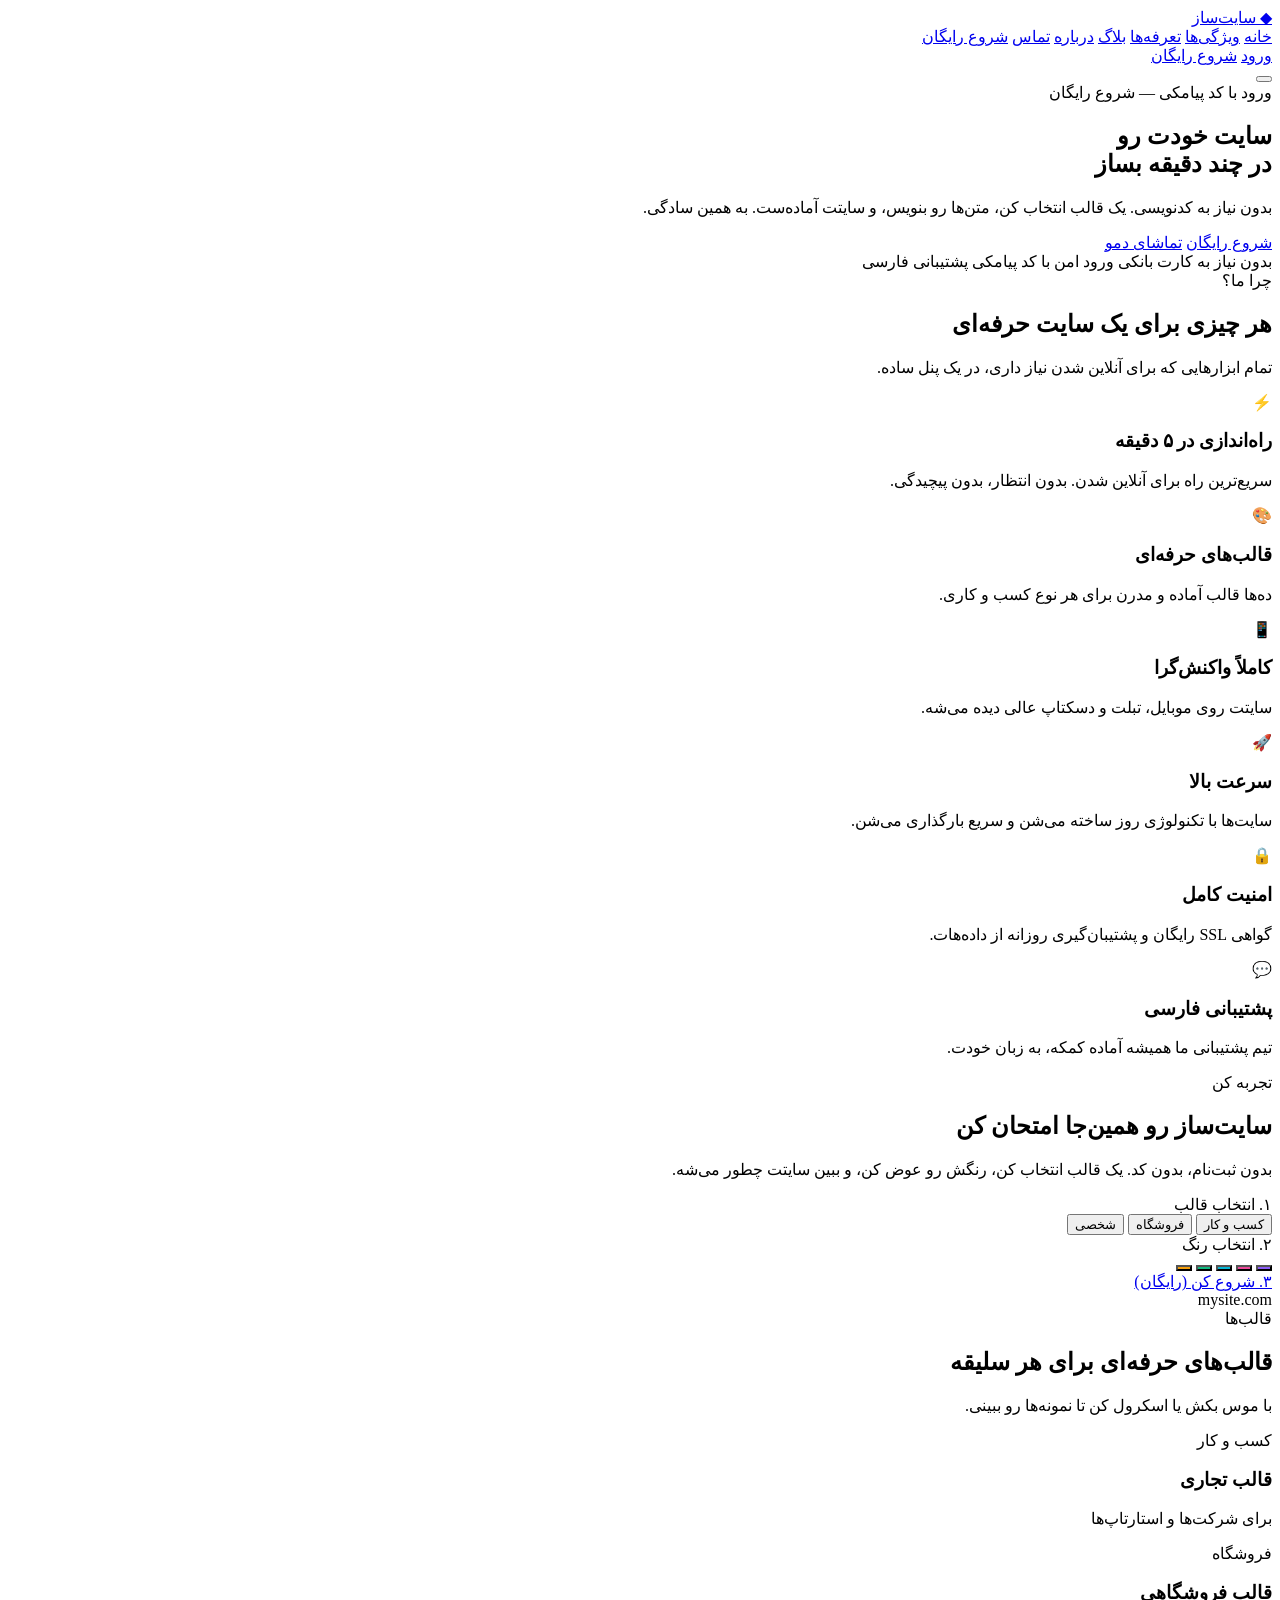
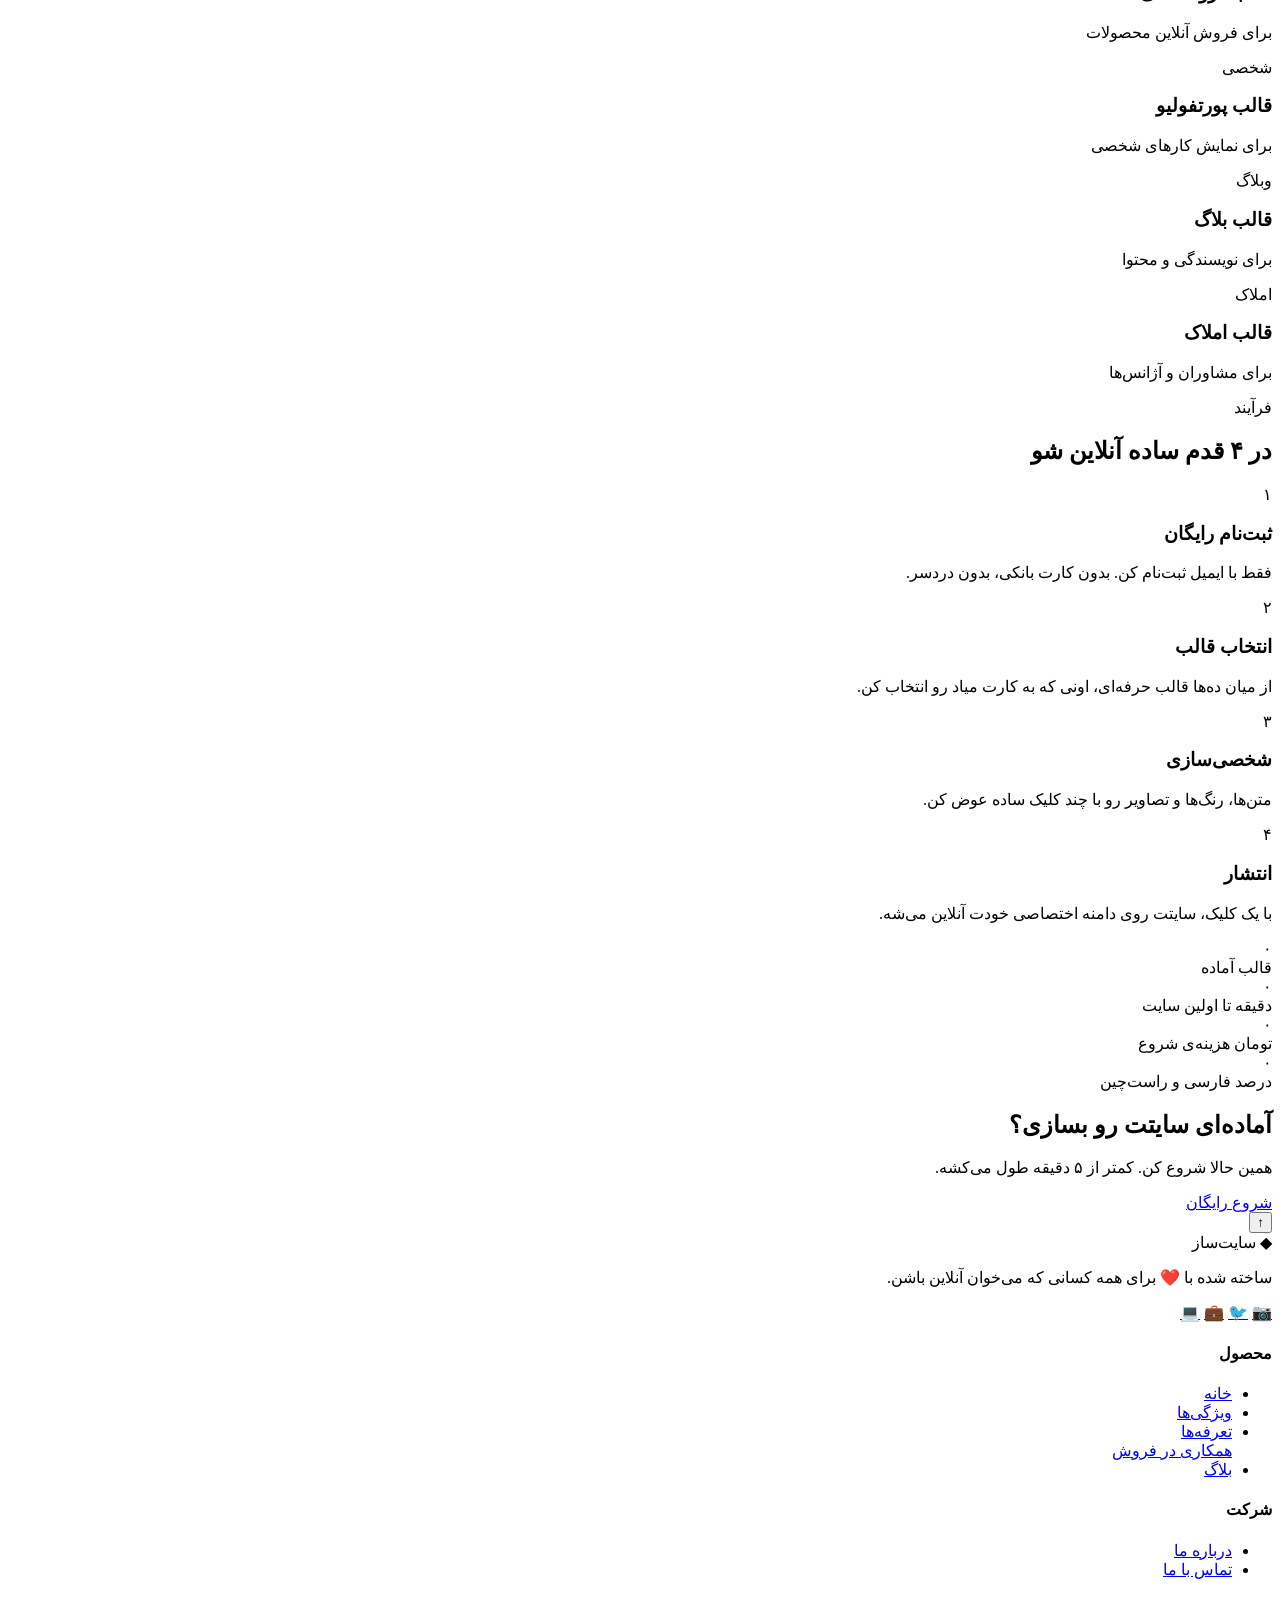
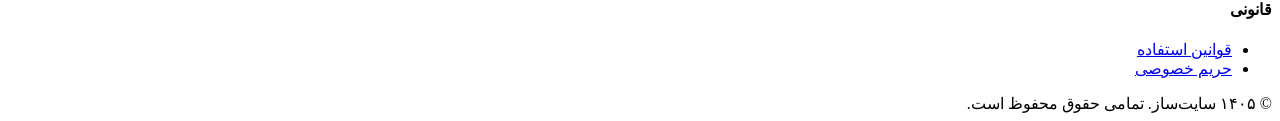
==== index.html @ f0e37193 "Add files via upload" ====
<!DOCTYPE html>
<html lang="fa" dir="rtl">
<head>
<meta charset="UTF-8">
<meta name="viewport" content="width=device-width, initial-scale=1.0">
<title>سایت‌ساز | سایت خودت رو در چند دقیقه بساز</title>
<meta name="description" content="بدون نیاز به کدنویسی، سایت خودت رو در چند دقیقه بساز. یک قالب انتخاب کن، متن‌ها رو بنویس، و سایتت آماده‌ست.">
<link href="vendor/vazirmatn/vazirmatn.css" rel="stylesheet">
<link rel="icon" type="image/svg+xml" href="data:image/svg+xml,%3Csvg xmlns='http://www.w3.org/2000/svg' viewBox='0 0 100 100'%3E%3Cdefs%3E%3ClinearGradient id='g' x1='0' y1='0' x2='1' y2='1'%3E%3Cstop offset='0' stop-color='%238b5cf6'/%3E%3Cstop offset='1' stop-color='%23ec4899'/%3E%3C/linearGradient%3E%3C/defs%3E%3Ccircle cx='50' cy='50' r='45' fill='url(%23g)'/%3E%3Ctext x='50' y='68' font-size='52' text-anchor='middle' fill='white' font-family='Arial' font-weight='bold'%3ES%3C/text%3E%3C/svg%3E">
<link rel="stylesheet" href="css/style.css">
<link rel="stylesheet" href="css/pro.css">
</head>
<body>

<div class="progress-bar"></div>

<nav id="navbar">
  <div class="nav-inner">
    <a href="index.html" class="logo">◆ سایت‌ساز</a>
    <div class="nav-links" id="navLinks">
      <a href="index.html">خانه</a>
      <a href="features.html">ویژگی‌ها</a>
      <a href="pricing.html">تعرفه‌ها</a>
      <a href="blog.html">بلاگ</a>
      <a href="about.html">درباره</a>
      <a href="contact.html">تماس</a>
      <a href="pricing.html" class="mobile-cta btn btn-primary">شروع رایگان</a>
    </div>
    <div class="nav-auth">
  <a href="login.html" class="btn btn-ghost nav-cta-login">ورود</a>
  <a href="signup.html" class="btn btn-primary nav-cta">شروع رایگان</a>
</div>
<button class="mobile-toggle" id="mobileToggle" aria-label="باز کردن منو">
      <span></span><span></span><span></span>
    </button>
  </div>
</nav>

<section class="hero">
  <div class="hero-glow g1"></div>
  <div class="hero-glow g2"></div>
  <div class="hero-glow g3"></div>
  <div class="hero-content">
    <div class="badge"><span class="dot"></span> ورود با کد پیامکی — شروع رایگان</div>
    <h1 class="hero-title">سایت خودت رو<br><span class="grad-text">در چند دقیقه</span> بساز</h1>
    <p class="hero-desc">بدون نیاز به کدنویسی. یک قالب انتخاب کن، متن‌ها رو بنویس، و سایتت آماده‌ست. به همین سادگی.</p>
    <div class="hero-btns">
      <a href="pricing.html" class="btn btn-primary">شروع رایگان</a>
      <a href="#demo" class="btn btn-ghost">تماشای دمو</a>
    </div>
    <div class="hero-trust">
      <span>بدون نیاز به کارت بانکی</span>
      <span>ورود امن با کد پیامکی</span>
      <span>پشتیبانی فارسی</span>
    </div>
  </div>
</section>

<section class="features" id="features">
  <div class="container">
    <div class="section-head fade-up">
      <span class="section-tag">چرا ما؟</span>
      <h2>هر چیزی برای <span class="grad-text">یک سایت حرفه‌ای</span></h2>
      <p>تمام ابزارهایی که برای آنلاین شدن نیاز داری، در یک پنل ساده.</p>
    </div>
    <div class="features-grid">
      <div class="feature-card"><div class="feature-icon">⚡</div><h3>راه‌اندازی در ۵ دقیقه</h3><p>سریع‌ترین راه برای آنلاین شدن. بدون انتظار، بدون پیچیدگی.</p></div>
      <div class="feature-card"><div class="feature-icon">🎨</div><h3>قالب‌های حرفه‌ای</h3><p>ده‌ها قالب آماده و مدرن برای هر نوع کسب و کاری.</p></div>
      <div class="feature-card"><div class="feature-icon">📱</div><h3>کاملاً واکنش‌گرا</h3><p>سایتت روی موبایل، تبلت و دسکتاپ عالی دیده می‌شه.</p></div>
      <div class="feature-card"><div class="feature-icon">🚀</div><h3>سرعت بالا</h3><p>سایت‌ها با تکنولوژی روز ساخته می‌شن و سریع بارگذاری می‌شن.</p></div>
      <div class="feature-card"><div class="feature-icon">🔒</div><h3>امنیت کامل</h3><p>گواهی SSL رایگان و پشتیبان‌گیری روزانه از داده‌هات.</p></div>
      <div class="feature-card"><div class="feature-icon">💬</div><h3>پشتیبانی فارسی</h3><p>تیم پشتیبانی ما همیشه آماده کمکه، به زبان خودت.</p></div>
    </div>
  </div>
</section>

<section class="demo-section" id="demo">
  <div class="container">
    <div class="section-head fade-up">
      <span class="section-tag">تجربه کن</span>
      <h2>سایت‌ساز رو <span class="grad-text">همین‌جا امتحان کن</span></h2>
      <p>بدون ثبت‌نام، بدون کد. یک قالب انتخاب کن، رنگش رو عوض کن، و ببین سایتت چطور می‌شه.</p>
    </div>
    <div class="demo-wrapper">
      <div class="demo-controls fade-up">
        <div class="control-group">
          <label>۱. انتخاب قالب</label>
          <div class="template-grid">
            <button class="tpl-btn tpl-business active" data-template="business">
              <div class="tpl-preview"></div><span>کسب و کار</span>
            </button>
            <button class="tpl-btn tpl-shop" data-template="shop">
              <div class="tpl-preview"></div><span>فروشگاه</span>
            </button>
            <button class="tpl-btn tpl-portfolio" data-template="portfolio">
              <div class="tpl-preview"></div><span>شخصی</span>
            </button>
          </div>
        </div>
        <div class="control-group">
          <label>۲. انتخاب رنگ</label>
          <div class="color-grid">
            <button class="color-swatch active" data-color="#8b5cf6" style="background:#8b5cf6"></button>
            <button class="color-swatch" data-color="#ec4899" style="background:#ec4899"></button>
            <button class="color-swatch" data-color="#06b6d4" style="background:#06b6d4"></button>
            <button class="color-swatch" data-color="#10b981" style="background:#10b981"></button>
            <button class="color-swatch" data-color="#f59e0b" style="background:#f59e0b"></button>
          </div>
        </div>
        <a href="pricing.html" class="btn btn-primary full">۳. شروع کن (رایگان)</a>
      </div>
      <div class="demo-preview fade-up">
        <div class="browser-frame">
          <div class="browser-bar">
            <span class="dot r"></span><span class="dot y"></span><span class="dot g"></span>
            <span class="url">mysite.com</span>
          </div>
          <div class="preview-content" id="preview"></div>
        </div>
      </div>
    </div>
  </div>
</section>

<section class="showcase" id="templates">
  <div class="container">
    <div class="section-head fade-up">
      <span class="section-tag">قالب‌ها</span>
      <h2>قالب‌های <span class="grad-text">حرفه‌ای</span> برای هر سلیقه</h2>
      <p>با موس بکش یا اسکرول کن تا نمونه‌ها رو ببینی.</p>
    </div>
  </div>
  <div class="horizontal-wrap">
    <div class="horizontal-track">
      <div class="hcard hcard-1"><div class="hcard-body"><span class="hcard-tag">کسب و کار</span><h3>قالب تجاری</h3><p>برای شرکت‌ها و استارتاپ‌ها</p></div></div>
      <div class="hcard hcard-2"><div class="hcard-body"><span class="hcard-tag">فروشگاه</span><h3>قالب فروشگاهی</h3><p>برای فروش آنلاین محصولات</p></div></div>
      <div class="hcard hcard-3"><div class="hcard-body"><span class="hcard-tag">شخصی</span><h3>قالب پورتفولیو</h3><p>برای نمایش کارهای شخصی</p></div></div>
      <div class="hcard hcard-4"><div class="hcard-body"><span class="hcard-tag">وبلاگ</span><h3>قالب بلاگ</h3><p>برای نویسندگی و محتوا</p></div></div>
      <div class="hcard hcard-5"><div class="hcard-body"><span class="hcard-tag">املاک</span><h3>قالب املاک</h3><p>برای مشاوران و آژانس‌ها</p></div></div>
    </div>
  </div>
</section>

<section class="steps" id="steps">
  <div class="container">
    <div class="section-head fade-up">
      <span class="section-tag">فرآیند</span>
      <h2>در <span class="grad-text">۴ قدم ساده</span> آنلاین شو</h2>
    </div>
    <div class="timeline">
      <div class="timeline-line"></div>
      <div class="step"><div class="step-number">۱</div><div class="step-content"><h3>ثبت‌نام رایگان</h3><p>فقط با ایمیل ثبت‌نام کن. بدون کارت بانکی، بدون دردسر.</p></div></div>
      <div class="step"><div class="step-number">۲</div><div class="step-content"><h3>انتخاب قالب</h3><p>از میان ده‌ها قالب حرفه‌ای، اونی که به کارت میاد رو انتخاب کن.</p></div></div>
      <div class="step"><div class="step-number">۳</div><div class="step-content"><h3>شخصی‌سازی</h3><p>متن‌ها، رنگ‌ها و تصاویر رو با چند کلیک ساده عوض کن.</p></div></div>
      <div class="step"><div class="step-number">۴</div><div class="step-content"><h3>انتشار</h3><p>با یک کلیک، سایتت روی دامنه اختصاصی خودت آنلاین می‌شه.</p></div></div>
    </div>
  </div>
</section>

<section class="stats">
  <div class="container">
    <div class="stats-grid">
      <div class="stat-item"><div class="stat-value" data-count="6">۰</div><div class="stat-label">قالب آماده</div></div>
      <div class="stat-item"><div class="stat-value" data-count="5">۰</div><div class="stat-label">دقیقه تا اولین سایت</div></div>
      <div class="stat-item"><div class="stat-value" data-count="0">۰</div><div class="stat-label">تومان هزینه‌ی شروع</div></div>
      <div class="stat-item"><div class="stat-value" data-count="100">۰</div><div class="stat-label">درصد فارسی و راست‌چین</div></div>
    </div>
  </div>
</section>

<section class="cta">
  <div class="container">
    <div class="cta-box fade-up">
      <h2>آماده‌ای سایتت رو <span class="grad-text">بسازی</span>؟</h2>
      <p>همین حالا شروع کن. کمتر از ۵ دقیقه طول می‌کشه.</p>
      <a href="pricing.html" class="btn btn-primary">شروع رایگان</a>
    </div>
  </div>
</section>

<button class="scroll-top" id="scrollTop" aria-label="بازگشت به بالا">↑</button>

<footer>
  <div class="footer-main">
    <div class="footer-brand-col">
      <div class="logo">◆ سایت‌ساز</div>
      <p class="footer-tagline">ساخته شده با ❤️ برای همه کسانی که می‌خوان آنلاین باشن.</p>
      <div class="footer-social">
        <a href="#" aria-label="اینستاگرام">📷</a>
        <a href="#" aria-label="توییتر">🐦</a>
        <a href="#" aria-label="لینکدین">💼</a>
        <a href="#" aria-label="گیت‌هاب">💻</a>
      </div>
    </div>
    <div class="footer-col">
      <h4>محصول</h4>
      <ul>
        <li><a href="index.html">خانه</a></li>
        <li><a href="features.html">ویژگی‌ها</a></li>
        <li><a href="pricing.html">تعرفه‌ها</a></li>
        <a href="affiliate.html">همکاری در فروش</a>
        <li><a href="blog.html">بلاگ</a></li>
      </ul>
    </div>
    <div class="footer-col">
      <h4>شرکت</h4>
      <ul>
        <li><a href="about.html">درباره ما</a></li>
        <li><a href="contact.html">تماس با ما</a></li>
      </ul>
    </div>
    <div class="footer-col">
      <h4>قانونی</h4>
      <ul>
        <li><a href="#">قوانین استفاده</a></li>
        <li><a href="#">حریم خصوصی</a></li>
      </ul>
    </div>
  </div>
  <div class="footer-bottom">© ۱۴۰۵ سایت‌ساز. تمامی حقوق محفوظ است.</div>
</footer>

<script src="vendor/gsap/gsap.min.js"></script>
<script src="vendor/gsap/ScrollTrigger.min.js"></script>
<script src="js/config.js"></script>
<script src="js/main.js"></script>
</body>
</html>
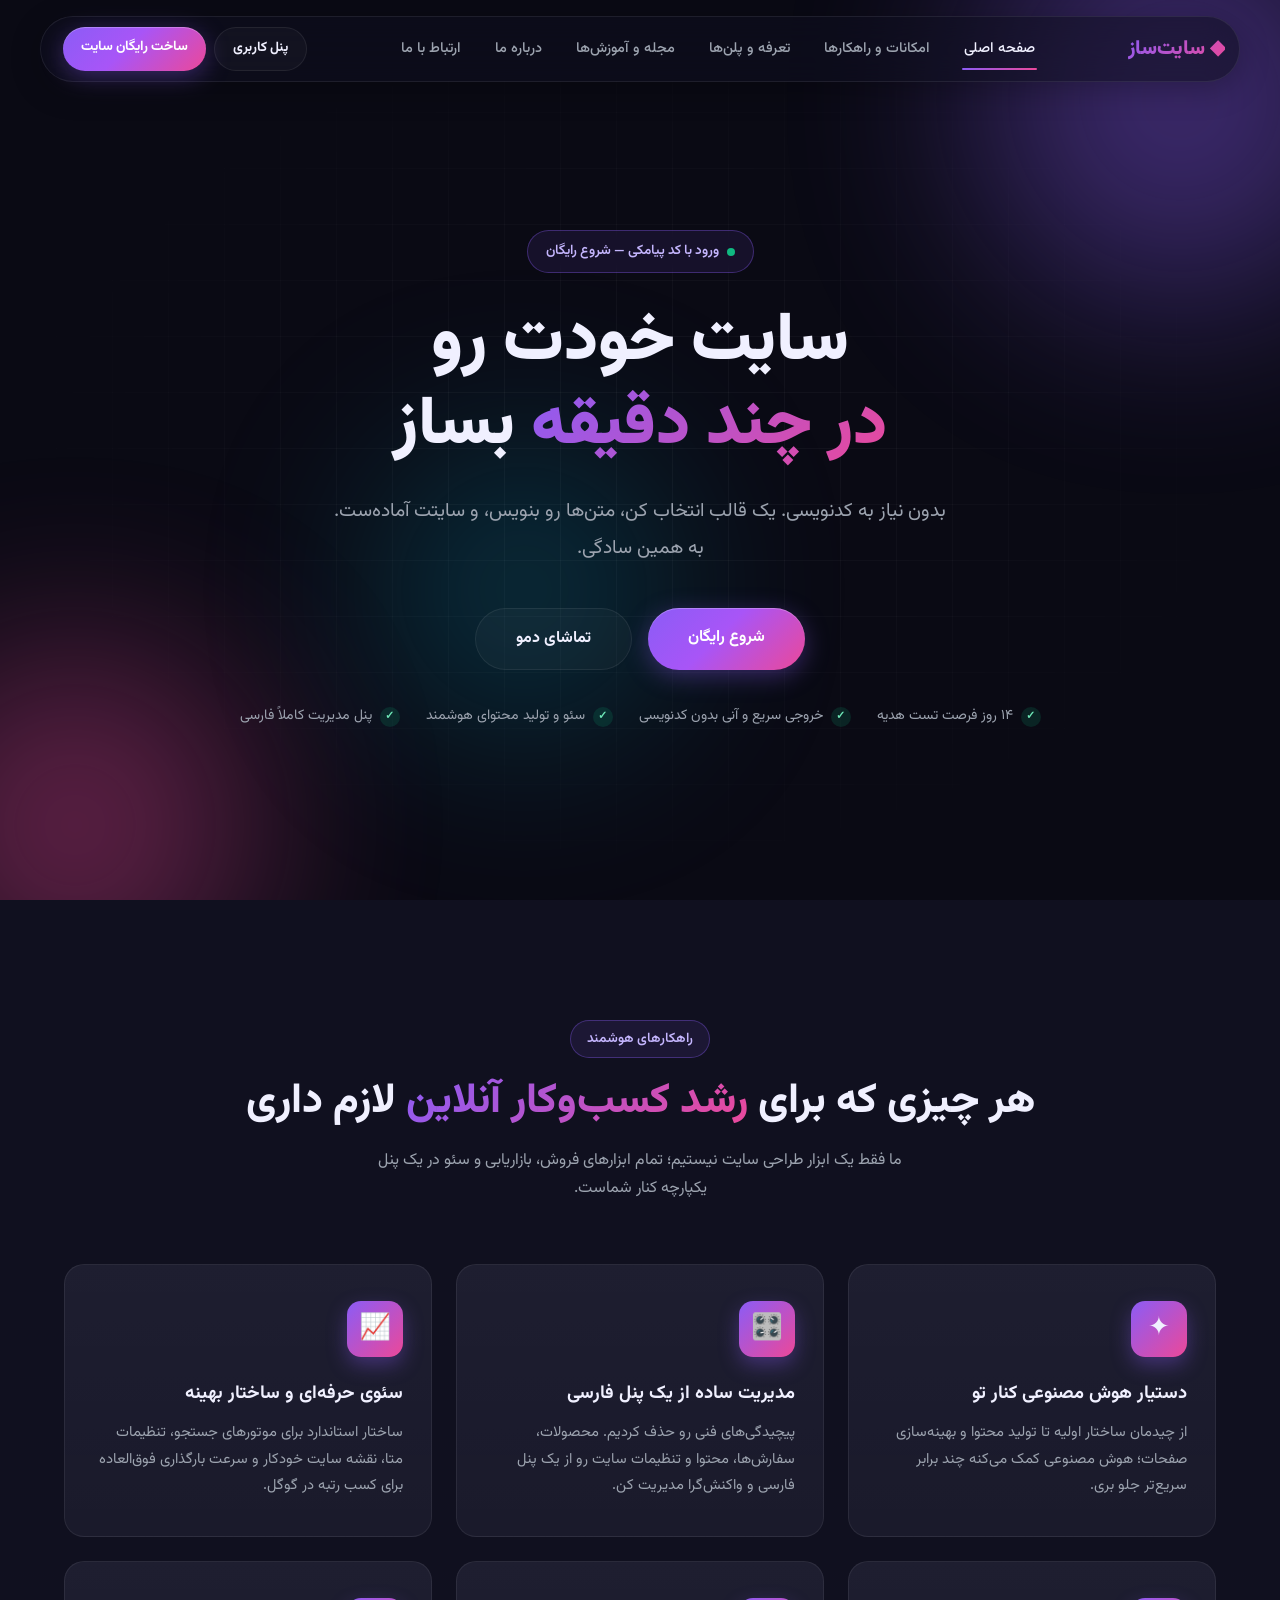
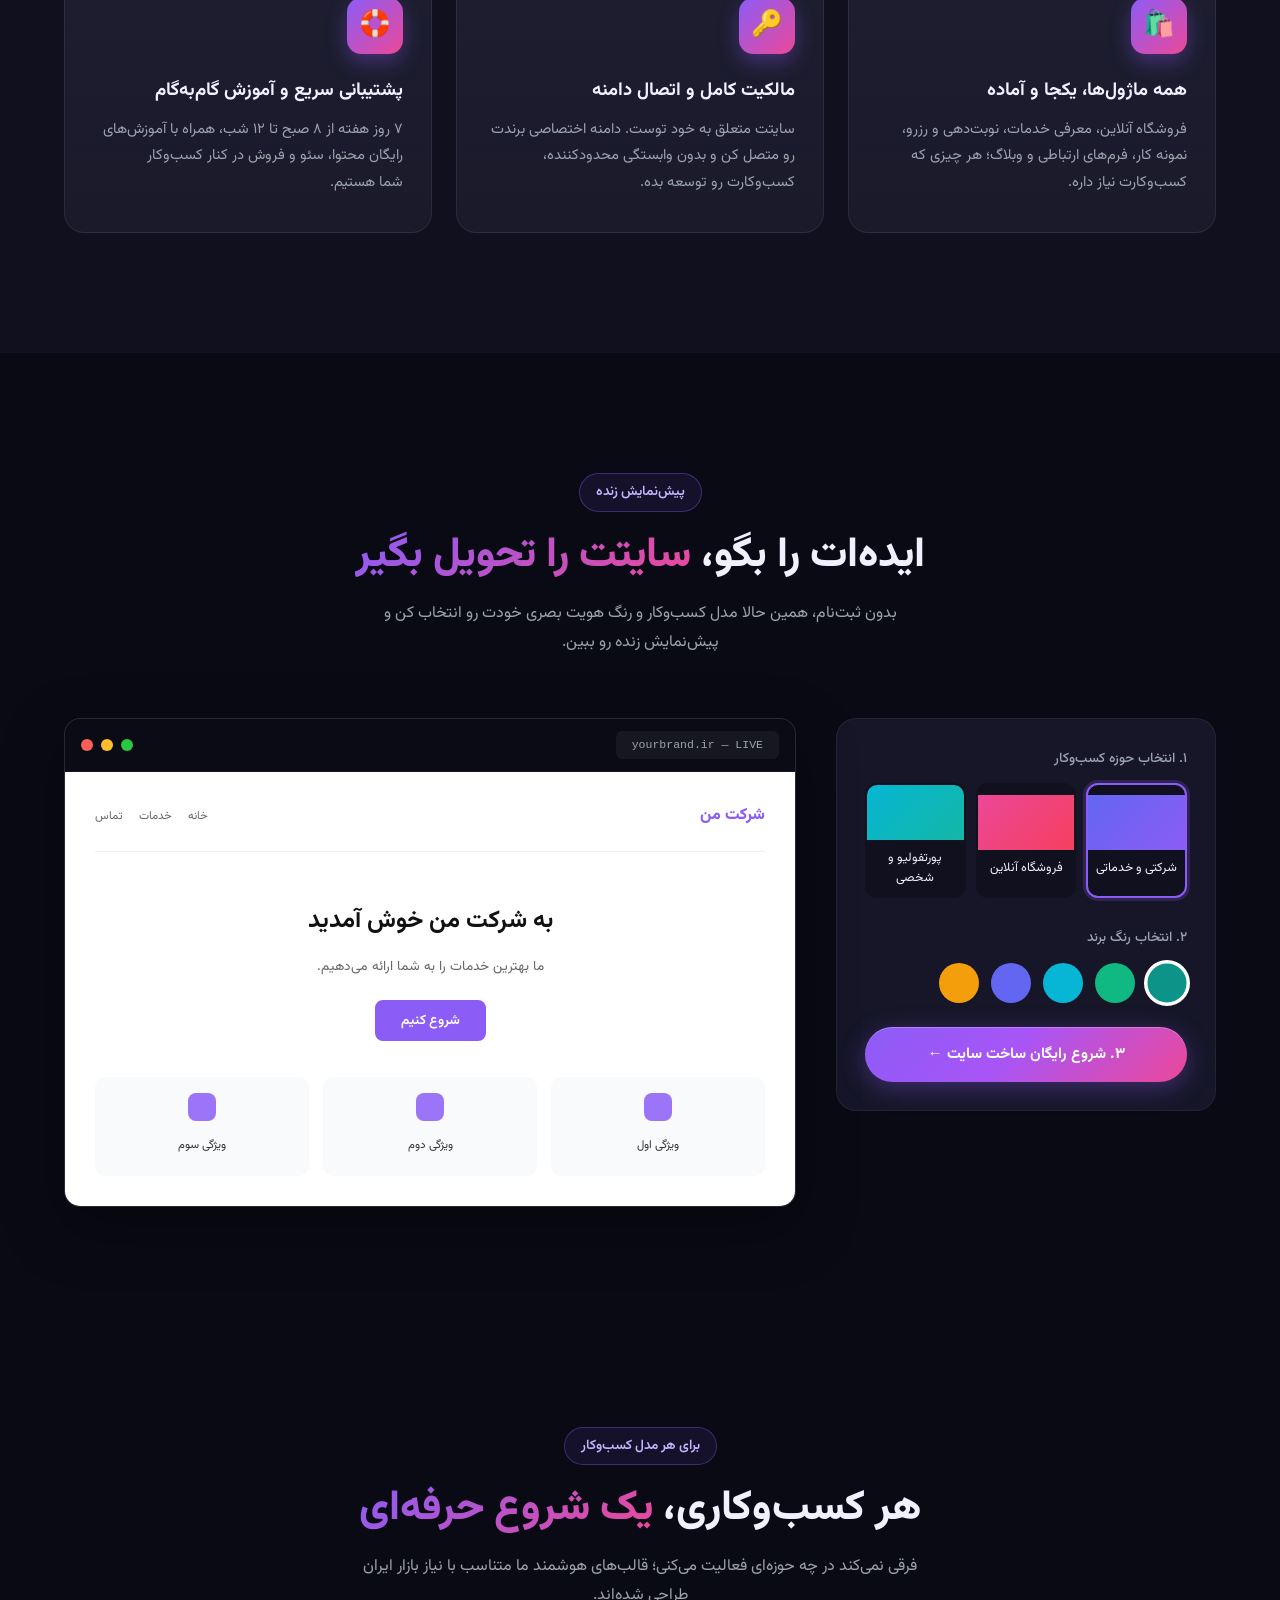
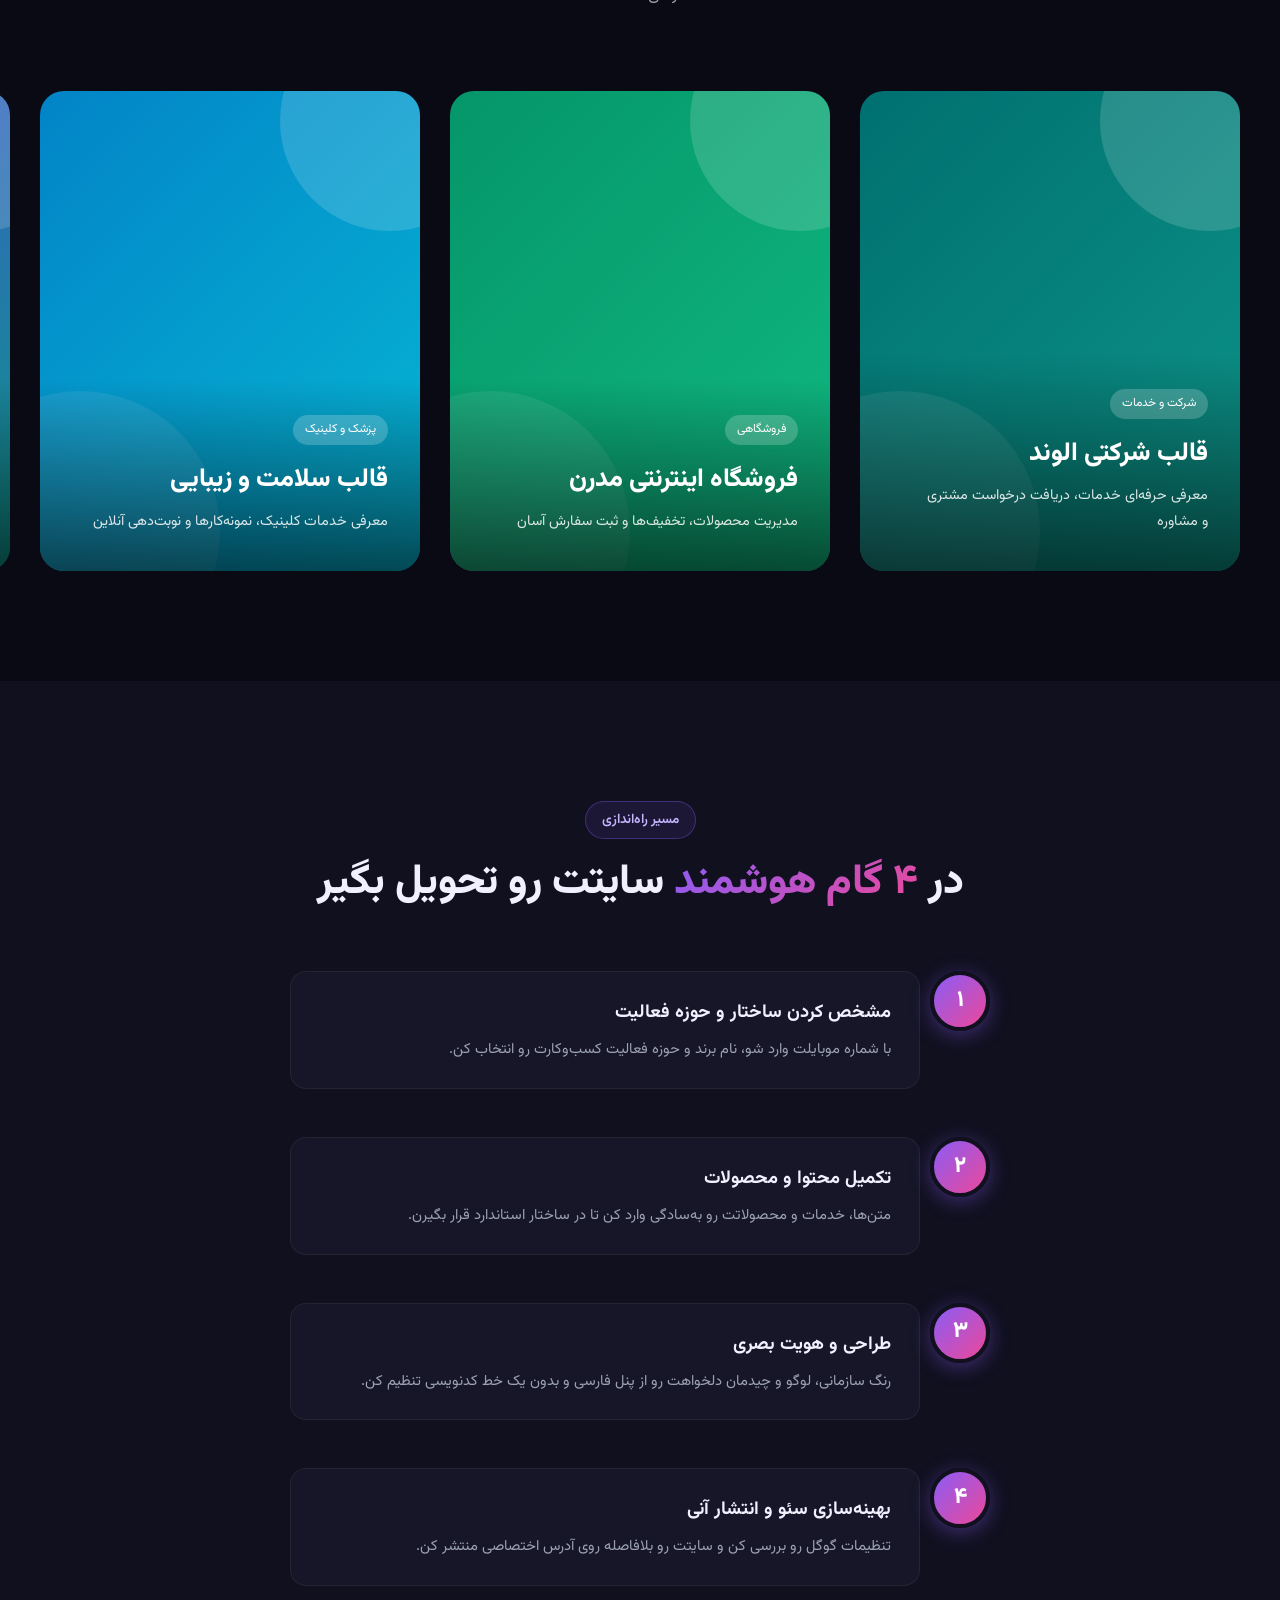
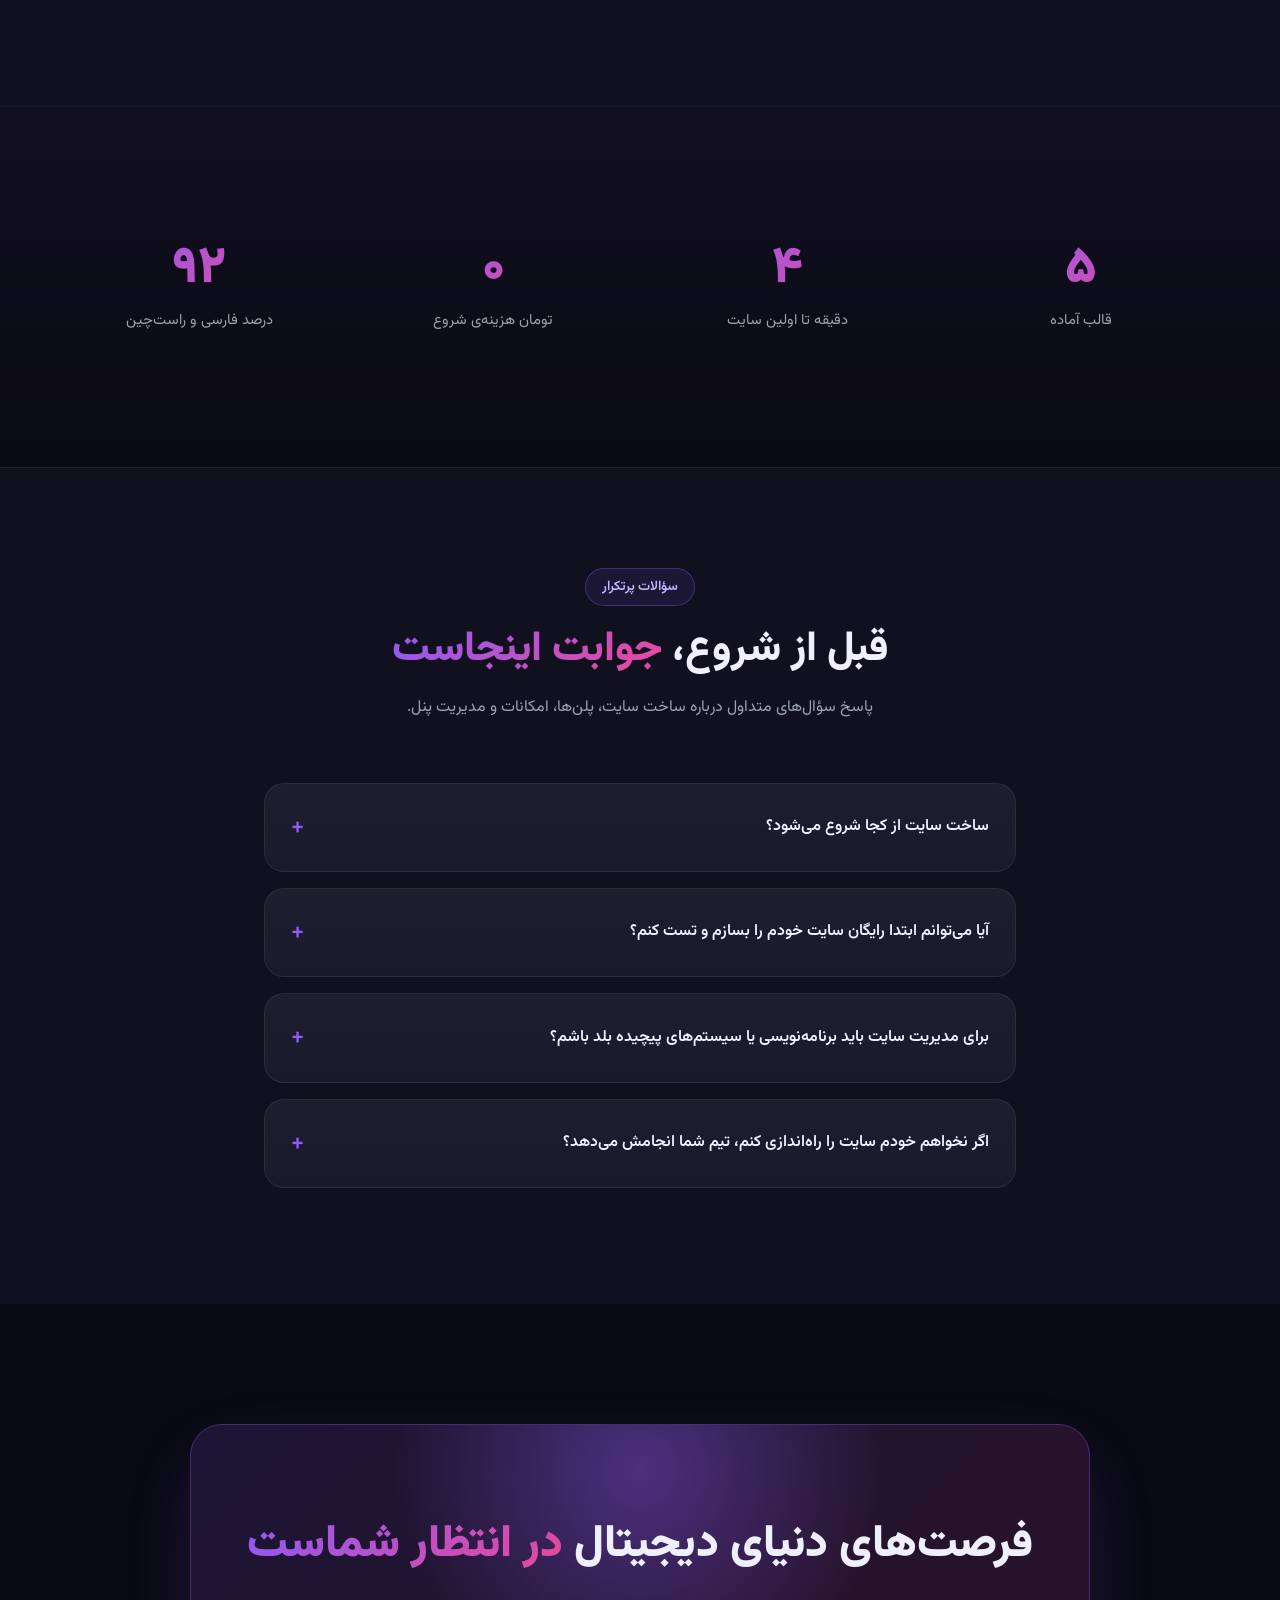
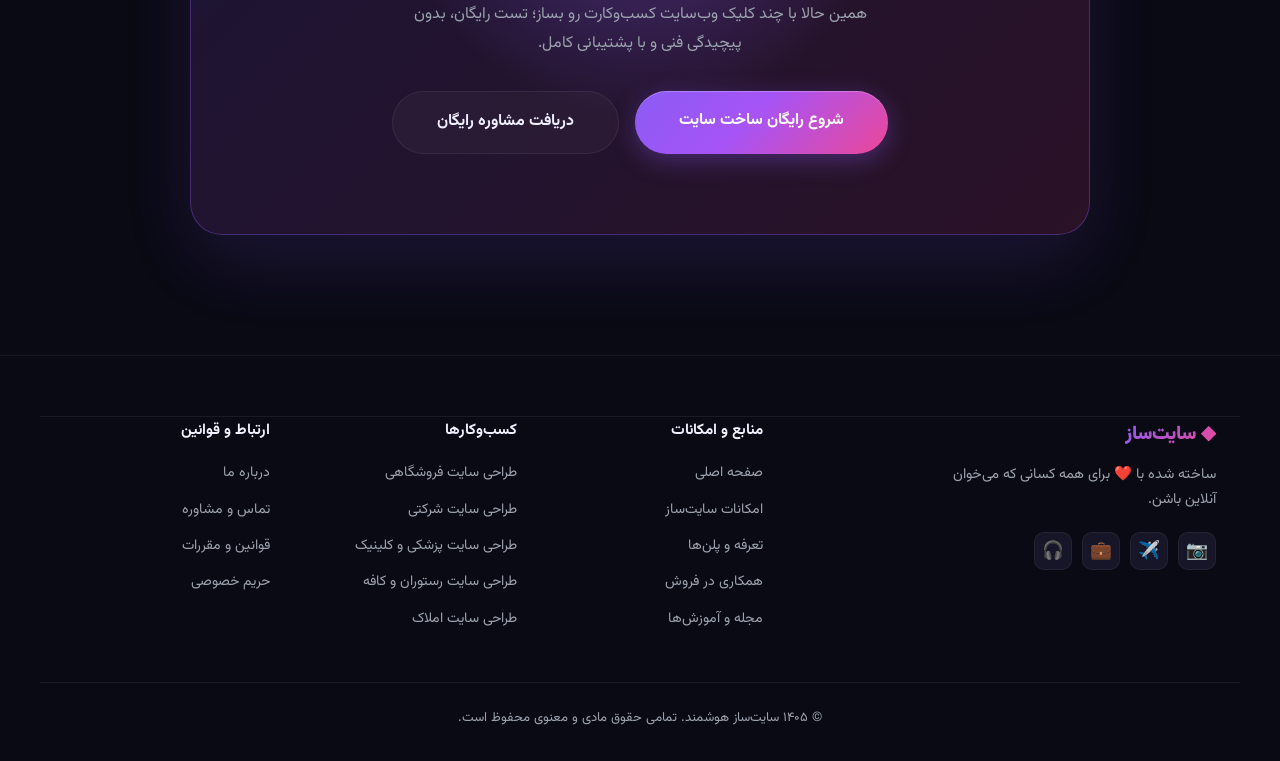
==== commit 9087d853: "Update index.html" ====
--- a/index.html
+++ b/index.html
@@ -3,34 +3,34 @@
 <head>
 <meta charset="UTF-8">
 <meta name="viewport" content="width=device-width, initial-scale=1.0">
-<title>سایت‌ساز | سایت خودت رو در چند دقیقه بساز</title>
-<meta name="description" content="بدون نیاز به کدنویسی، سایت خودت رو در چند دقیقه بساز. یک قالب انتخاب کن، متن‌ها رو بنویس، و سایتت آماده‌ست.">
+<title>سایت‌ساز هوشمند | ساخت سایت حرفه‌ای و هوشمند در چند دقیقه</title>
+<meta name="description" content="طراحی سایت پرهزینه، زمان‌بر و پیچیده نیست. حوزه فعالیتت رو مشخص کن، با کمک هوش مصنوعی اطلاعاتت رو تکمیل کن و سایتت رو تحویل بگیر.">
 <link href="vendor/vazirmatn/vazirmatn.css" rel="stylesheet">
-<link rel="icon" type="image/svg+xml" href="data:image/svg+xml,%3Csvg xmlns='http://www.w3.org/2000/svg' viewBox='0 0 100 100'%3E%3Cdefs%3E%3ClinearGradient id='g' x1='0' y1='0' x2='1' y2='1'%3E%3Cstop offset='0' stop-color='%238b5cf6'/%3E%3Cstop offset='1' stop-color='%23ec4899'/%3E%3C/linearGradient%3E%3C/defs%3E%3Ccircle cx='50' cy='50' r='45' fill='url(%23g)'/%3E%3Ctext x='50' y='68' font-size='52' text-anchor='middle' fill='white' font-family='Arial' font-weight='bold'%3ES%3C/text%3E%3C/svg%3E">
+<link rel="icon" type="image/svg+xml" href="data:image/svg+xml,%3Csvg xmlns='http://www.w3.org/2000/svg' viewBox='0 0 100 100'%3E%3Cdefs%3E%3ClinearGradient id='g' x1='0' y1='0' x2='1' y2='1'%3E%3Cstop offset='0' stop-color='%23007070'/%3E%3Cstop offset='1' stop-color='%2310b981'/%3E%3C/linearGradient%3E%3C/defs%3E%3Ccircle cx='50' cy='50' r='45' fill='url(%23g)'/%3E%3Ctext x='50' y='68' font-size='52' text-anchor='middle' fill='white' font-family='Arial' font-weight='bold'%3EF%3C/text%3E%3C/svg%3E">
 <link rel="stylesheet" href="css/style.css">
 <link rel="stylesheet" href="css/pro.css">
 </head>
-<body>
+<body data-page="home">
 
 <div class="progress-bar"></div>
 
 <nav id="navbar">
   <div class="nav-inner">
-    <a href="index.html" class="logo">◆ سایت‌ساز</a>
+    <a href="index.html" class="logo">✦ سایت‌ساز هوشمند</a>
     <div class="nav-links" id="navLinks">
-      <a href="index.html">خانه</a>
-      <a href="features.html">ویژگی‌ها</a>
-      <a href="pricing.html">تعرفه‌ها</a>
-      <a href="blog.html">بلاگ</a>
-      <a href="about.html">درباره</a>
-      <a href="contact.html">تماس</a>
-      <a href="pricing.html" class="mobile-cta btn btn-primary">شروع رایگان</a>
+      <a href="index.html" class="active">صفحه اصلی</a>
+      <a href="features.html">امکانات و راهکارها</a>
+      <a href="pricing.html">تعرفه و پلن‌ها</a>
+      <a href="blog.html">مجله و آموزش‌ها</a>
+      <a href="about.html">درباره ما</a>
+      <a href="contact.html">ارتباط با ما</a>
+      <a href="signup.html" class="mobile-cta btn btn-primary">ساخت رایگان سایت</a>
     </div>
     <div class="nav-auth">
-  <a href="login.html" class="btn btn-ghost nav-cta-login">ورود</a>
-  <a href="signup.html" class="btn btn-primary nav-cta">شروع رایگان</a>
-</div>
-<button class="mobile-toggle" id="mobileToggle" aria-label="باز کردن منو">
+      <a href="login.html" class="btn btn-ghost nav-cta-login">پنل کاربری</a>
+      <a href="signup.html" class="btn btn-primary nav-cta">ساخت رایگان سایت</a>
+    </div>
+    <button class="mobile-toggle" id="mobileToggle" aria-label="باز کردن منو">
       <span></span><span></span><span></span>
     </button>
   </div>
@@ -41,17 +41,18 @@
   <div class="hero-glow g2"></div>
   <div class="hero-glow g3"></div>
   <div class="hero-content">
-    <div class="badge"><span class="dot"></span> ورود با کد پیامکی — شروع رایگان</div>
-    <h1 class="hero-title">سایت خودت رو<br><span class="grad-text">در چند دقیقه</span> بساز</h1>
-    <p class="hero-desc">بدون نیاز به کدنویسی. یک قالب انتخاب کن، متن‌ها رو بنویس، و سایتت آماده‌ست. به همین سادگی.</p>
+    <div class="badge"><span class="dot"></span> ✦ ساخت سایت هوشمند با کمک AI — ۱۴ روز تست رایگان</div>
+    <h1 class="hero-title">طراحی سایت پرهزینه و پیچیده نیست؛<br><span class="grad-text">سایت حرفه‌ای خودت</span> رو بساز</h1>
+    <p class="hero-desc">حوزه فعالیتت رو مشخص کن، اطلاعات کسب‌وکارت رو با کمک هوش مصنوعی تکمیل کن و در چند دقیقه یک وب‌سایت مدرن، سریع و بهینه برای گوگل تحویل بگیر.</p>
     <div class="hero-btns">
-      <a href="pricing.html" class="btn btn-primary">شروع رایگان</a>
-      <a href="#demo" class="btn btn-ghost">تماشای دمو</a>
+      <a href="signup.html" class="btn btn-primary">ساخت رایگان سایت</a>
+      <a href="#templates" class="btn btn-ghost">مشاهده نمونه قالب‌ها</a>
     </div>
     <div class="hero-trust">
-      <span>بدون نیاز به کارت بانکی</span>
-      <span>ورود امن با کد پیامکی</span>
-      <span>پشتیبانی فارسی</span>
+      <span>۱۴ روز فرصت تست هدیه</span>
+      <span>خروجی سریع و آنی بدون کدنویسی</span>
+      <span>سئو و تولید محتوای هوشمند</span>
+      <span>پنل مدیریت کاملاً فارسی</span>
     </div>
   </div>
 </section>
@@ -59,17 +60,41 @@
 <section class="features" id="features">
   <div class="container">
     <div class="section-head fade-up">
-      <span class="section-tag">چرا ما؟</span>
-      <h2>هر چیزی برای <span class="grad-text">یک سایت حرفه‌ای</span></h2>
-      <p>تمام ابزارهایی که برای آنلاین شدن نیاز داری، در یک پنل ساده.</p>
+      <span class="section-tag">راهکارهای هوشمند</span>
+      <h2>هر چیزی که برای <span class="grad-text">رشد کسب‌وکار آنلاین</span> لازم داری</h2>
+      <p>ما فقط یک ابزار طراحی سایت نیستیم؛ تمام ابزارهای فروش، بازاریابی و سئو در یک پنل یکپارچه کنار شماست.</p>
     </div>
     <div class="features-grid">
-      <div class="feature-card"><div class="feature-icon">⚡</div><h3>راه‌اندازی در ۵ دقیقه</h3><p>سریع‌ترین راه برای آنلاین شدن. بدون انتظار، بدون پیچیدگی.</p></div>
-      <div class="feature-card"><div class="feature-icon">🎨</div><h3>قالب‌های حرفه‌ای</h3><p>ده‌ها قالب آماده و مدرن برای هر نوع کسب و کاری.</p></div>
-      <div class="feature-card"><div class="feature-icon">📱</div><h3>کاملاً واکنش‌گرا</h3><p>سایتت روی موبایل، تبلت و دسکتاپ عالی دیده می‌شه.</p></div>
-      <div class="feature-card"><div class="feature-icon">🚀</div><h3>سرعت بالا</h3><p>سایت‌ها با تکنولوژی روز ساخته می‌شن و سریع بارگذاری می‌شن.</p></div>
-      <div class="feature-card"><div class="feature-icon">🔒</div><h3>امنیت کامل</h3><p>گواهی SSL رایگان و پشتیبان‌گیری روزانه از داده‌هات.</p></div>
-      <div class="feature-card"><div class="feature-icon">💬</div><h3>پشتیبانی فارسی</h3><p>تیم پشتیبانی ما همیشه آماده کمکه، به زبان خودت.</p></div>
+      <div class="feature-card">
+        <div class="feature-icon">✦</div>
+        <h3>دستیار هوش مصنوعی کنار تو</h3>
+        <p>از چیدمان ساختار اولیه تا تولید محتوا و بهینه‌سازی صفحات؛ هوش مصنوعی کمک می‌کنه چند برابر سریع‌تر جلو بری.</p>
+      </div>
+      <div class="feature-card">
+        <div class="feature-icon">🎛️</div>
+        <h3>مدیریت ساده از یک پنل فارسی</h3>
+        <p>پیچیدگی‌های فنی رو حذف کردیم. محصولات، سفارش‌ها، محتوا و تنظیمات سایت رو از یک پنل فارسی و واکنش‌گرا مدیریت کن.</p>
+      </div>
+      <div class="feature-card">
+        <div class="feature-icon">📈</div>
+        <h3>سئوی حرفه‌ای و ساختار بهینه</h3>
+        <p>ساختار استاندارد برای موتورهای جستجو، تنظیمات متا، نقشه سایت خودکار و سرعت بارگذاری فوق‌العاده برای کسب رتبه در گوگل.</p>
+      </div>
+      <div class="feature-card">
+        <div class="feature-icon">🛍️</div>
+        <h3>همه ماژول‌ها، یکجا و آماده</h3>
+        <p>فروشگاه آنلاین، معرفی خدمات، نوبت‌دهی و رزرو، نمونه کار، فرم‌های ارتباطی و وبلاگ؛ هر چیزی که کسب‌وکارت نیاز داره.</p>
+      </div>
+      <div class="feature-card">
+        <div class="feature-icon">🔑</div>
+        <h3>مالکیت کامل و اتصال دامنه</h3>
+        <p>سایتت متعلق به خود توست. دامنه اختصاصی برندت رو متصل کن و بدون وابستگی محدودکننده، کسب‌وکارت رو توسعه بده.</p>
+      </div>
+      <div class="feature-card">
+        <div class="feature-icon">🛟</div>
+        <h3>پشتیبانی سریع و آموزش گام‌به‌گام</h3>
+        <p>۷ روز هفته از ۸ صبح تا ۱۲ شب، همراه با آموزش‌های رایگان محتوا، سئو و فروش در کنار کسب‌وکار شما هستیم.</p>
+      </div>
     </div>
   </div>
 </section>
@@ -77,43 +102,43 @@
 <section class="demo-section" id="demo">
   <div class="container">
     <div class="section-head fade-up">
-      <span class="section-tag">تجربه کن</span>
-      <h2>سایت‌ساز رو <span class="grad-text">همین‌جا امتحان کن</span></h2>
-      <p>بدون ثبت‌نام، بدون کد. یک قالب انتخاب کن، رنگش رو عوض کن، و ببین سایتت چطور می‌شه.</p>
+      <span class="section-tag">پیش‌نمایش زنده</span>
+      <h2>ایده‌ات را بگو، <span class="grad-text">سایتت را تحویل بگیر</span></h2>
+      <p>بدون ثبت‌نام، همین حالا مدل کسب‌وکار و رنگ هویت بصری خودت رو انتخاب کن و پیش‌نمایش زنده رو ببین.</p>
     </div>
     <div class="demo-wrapper">
       <div class="demo-controls fade-up">
         <div class="control-group">
-          <label>۱. انتخاب قالب</label>
+          <label>۱. انتخاب حوزه کسب‌وکار</label>
           <div class="template-grid">
             <button class="tpl-btn tpl-business active" data-template="business">
-              <div class="tpl-preview"></div><span>کسب و کار</span>
+              <div class="tpl-preview"></div><span>شرکتی و خدماتی</span>
             </button>
             <button class="tpl-btn tpl-shop" data-template="shop">
-              <div class="tpl-preview"></div><span>فروشگاه</span>
+              <div class="tpl-preview"></div><span>فروشگاه آنلاین</span>
             </button>
             <button class="tpl-btn tpl-portfolio" data-template="portfolio">
-              <div class="tpl-preview"></div><span>شخصی</span>
+              <div class="tpl-preview"></div><span>پورتفولیو و شخصی</span>
             </button>
           </div>
         </div>
         <div class="control-group">
-          <label>۲. انتخاب رنگ</label>
+          <label>۲. انتخاب رنگ برند</label>
           <div class="color-grid">
-            <button class="color-swatch active" data-color="#8b5cf6" style="background:#8b5cf6"></button>
-            <button class="color-swatch" data-color="#ec4899" style="background:#ec4899"></button>
+            <button class="color-swatch active" data-color="#0d9488" style="background:#0d9488"></button>
+            <button class="color-swatch" data-color="#10b981" style="background:#10b981"></button>
             <button class="color-swatch" data-color="#06b6d4" style="background:#06b6d4"></button>
-            <button class="color-swatch" data-color="#10b981" style="background:#10b981"></button>
+            <button class="color-swatch" data-color="#6366f1" style="background:#6366f1"></button>
             <button class="color-swatch" data-color="#f59e0b" style="background:#f59e0b"></button>
           </div>
         </div>
-        <a href="pricing.html" class="btn btn-primary full">۳. شروع کن (رایگان)</a>
+        <a href="signup.html" class="btn btn-primary full">۳. شروع رایگان ساخت سایت ←</a>
       </div>
       <div class="demo-preview fade-up">
         <div class="browser-frame">
           <div class="browser-bar">
             <span class="dot r"></span><span class="dot y"></span><span class="dot g"></span>
-            <span class="url">mysite.com</span>
+            <span class="url">yourbrand.ir — LIVE</span>
           </div>
           <div class="preview-content" id="preview"></div>
         </div>
@@ -125,18 +150,18 @@
 <section class="showcase" id="templates">
   <div class="container">
     <div class="section-head fade-up">
-      <span class="section-tag">قالب‌ها</span>
-      <h2>قالب‌های <span class="grad-text">حرفه‌ای</span> برای هر سلیقه</h2>
-      <p>با موس بکش یا اسکرول کن تا نمونه‌ها رو ببینی.</p>
+      <span class="section-tag">برای هر مدل کسب‌وکار</span>
+      <h2>هر کسب‌وکاری، <span class="grad-text">یک شروع حرفه‌ای</span></h2>
+      <p>فرقی نمی‌کند در چه حوزه‌ای فعالیت می‌کنی؛ قالب‌های هوشمند ما متناسب با نیاز بازار ایران طراحی شده‌اند.</p>
     </div>
   </div>
   <div class="horizontal-wrap">
     <div class="horizontal-track">
-      <div class="hcard hcard-1"><div class="hcard-body"><span class="hcard-tag">کسب و کار</span><h3>قالب تجاری</h3><p>برای شرکت‌ها و استارتاپ‌ها</p></div></div>
-      <div class="hcard hcard-2"><div class="hcard-body"><span class="hcard-tag">فروشگاه</span><h3>قالب فروشگاهی</h3><p>برای فروش آنلاین محصولات</p></div></div>
-      <div class="hcard hcard-3"><div class="hcard-body"><span class="hcard-tag">شخصی</span><h3>قالب پورتفولیو</h3><p>برای نمایش کارهای شخصی</p></div></div>
-      <div class="hcard hcard-4"><div class="hcard-body"><span class="hcard-tag">وبلاگ</span><h3>قالب بلاگ</h3><p>برای نویسندگی و محتوا</p></div></div>
-      <div class="hcard hcard-5"><div class="hcard-body"><span class="hcard-tag">املاک</span><h3>قالب املاک</h3><p>برای مشاوران و آژانس‌ها</p></div></div>
+      <div class="hcard hcard-1" style="background: linear-gradient(135deg, #007070, #0d9488);"><div class="hcard-body"><span class="hcard-tag">شرکت و خدمات</span><h3>قالب شرکتی الوند</h3><p>معرفی حرفه‌ای خدمات، دریافت درخواست مشتری و مشاوره</p></div></div>
+      <div class="hcard hcard-2" style="background: linear-gradient(135deg, #059669, #10b981);"><div class="hcard-body"><span class="hcard-tag">فروشگاهی</span><h3>فروشگاه اینترنتی مدرن</h3><p>مدیریت محصولات، تخفیف‌ها و ثبت سفارش آسان</p></div></div>
+      <div class="hcard hcard-3" style="background: linear-gradient(135deg, #0284c7, #06b6d4);"><div class="hcard-body"><span class="hcard-tag">پزشک و کلینیک</span><h3>قالب سلامت و زیبایی</h3><p>معرفی خدمات کلینیک، نمونه‌کارها و نوبت‌دهی آنلاین</p></div></div>
+      <div class="hcard hcard-4" style="background: linear-gradient(135deg, #4f46e5, #0d9488);"><div class="hcard-body"><span class="hcard-tag">آموزش و محتوا</span><h3>پادکست و فروش دوره</h3><p>مناسب مدرسان، تولیدکنندگان محتوا و آکادمی‌ها</p></div></div>
+      <div class="hcard hcard-5" style="background: linear-gradient(135deg, #d97706, #059669);"><div class="hcard-body"><span class="hcard-tag">املاک و صنعت</span><h3>کاتالوگ صنعتی و املاک</h3><p>نمایش فایل‌های املاک، پروژه‌ها و محصولات صنعتی</p></div></div>
     </div>
   </div>
 </section>
@@ -144,15 +169,15 @@
 <section class="steps" id="steps">
   <div class="container">
     <div class="section-head fade-up">
-      <span class="section-tag">فرآیند</span>
-      <h2>در <span class="grad-text">۴ قدم ساده</span> آنلاین شو</h2>
+      <span class="section-tag">مسیر راه‌اندازی</span>
+      <h2>در <span class="grad-text">۴ گام هوشمند</span> سایتت رو تحویل بگیر</h2>
     </div>
     <div class="timeline">
       <div class="timeline-line"></div>
-      <div class="step"><div class="step-number">۱</div><div class="step-content"><h3>ثبت‌نام رایگان</h3><p>فقط با ایمیل ثبت‌نام کن. بدون کارت بانکی، بدون دردسر.</p></div></div>
-      <div class="step"><div class="step-number">۲</div><div class="step-content"><h3>انتخاب قالب</h3><p>از میان ده‌ها قالب حرفه‌ای، اونی که به کارت میاد رو انتخاب کن.</p></div></div>
-      <div class="step"><div class="step-number">۳</div><div class="step-content"><h3>شخصی‌سازی</h3><p>متن‌ها، رنگ‌ها و تصاویر رو با چند کلیک ساده عوض کن.</p></div></div>
-      <div class="step"><div class="step-number">۴</div><div class="step-content"><h3>انتشار</h3><p>با یک کلیک، سایتت روی دامنه اختصاصی خودت آنلاین می‌شه.</p></div></div>
+      <div class="step"><div class="step-number">۱</div><div class="step-content"><h3>مشخص کردن ساختار و حوزه فعالیت</h3><p>با شماره موبایلت وارد شو، نام برند و حوزه فعالیت کسب‌وکارت رو انتخاب کن.</p></div></div>
+      <div class="step"><div class="step-number">۲</div><div class="step-content"><h3>تکمیل محتوا و محصولات</h3><p>متن‌ها، خدمات و محصولاتت رو به‌سادگی وارد کن تا در ساختار استاندارد قرار بگیرن.</p></div></div>
+      <div class="step"><div class="step-number">۳</div><div class="step-content"><h3>طراحی و هویت بصری</h3><p>رنگ سازمانی، لوگو و چیدمان دلخواهت رو از پنل فارسی و بدون یک خط کدنویسی تنظیم کن.</p></div></div>
+      <div class="step"><div class="step-number">۴</div><div class="step-content"><h3>بهینه‌سازی سئو و انتشار آنی</h3><p>تنظیمات گوگل رو بررسی کن و سایتت رو بلافاصله روی آدرس اختصاصی منتشر کن.</p></div></div>
     </div>
   </div>
 </section>
@@ -160,10 +185,38 @@
 <section class="stats">
   <div class="container">
     <div class="stats-grid">
-      <div class="stat-item"><div class="stat-value" data-count="6">۰</div><div class="stat-label">قالب آماده</div></div>
-      <div class="stat-item"><div class="stat-value" data-count="5">۰</div><div class="stat-label">دقیقه تا اولین سایت</div></div>
-      <div class="stat-item"><div class="stat-value" data-count="0">۰</div><div class="stat-label">تومان هزینه‌ی شروع</div></div>
-      <div class="stat-item"><div class="stat-value" data-count="100">۰</div><div class="stat-label">درصد فارسی و راست‌چین</div></div>
+      <div class="stat-item"><div class="stat-value" data-count="14">۰</div><div class="stat-label">روز فرصت تست رایگان</div></div>
+      <div class="stat-item"><div class="stat-value" data-count="15">۰</div><div class="stat-label">سال تجربه و پشتوانه فنی</div></div>
+      <div class="stat-item"><div class="stat-value" data-count="38">۰</div><div class="stat-label">درصد رشد میانگین تبدیل مشتری</div></div>
+      <div class="stat-item"><div class="stat-value" data-count="100">۰</div><div class="stat-label">درصد پنل فارسی و واکنش‌گرا</div></div>
+    </div>
+  </div>
+</section>
+
+<section class="faq">
+  <div class="container">
+    <div class="section-head fade-up">
+      <span class="section-tag">سؤالات پرتکرار</span>
+      <h2>قبل از شروع، <span class="grad-text">جوابت اینجاست</span></h2>
+      <p>پاسخ سؤال‌های متداول درباره ساخت سایت، پلن‌ها، امکانات و مدیریت پنل.</p>
+    </div>
+    <div class="faq-list">
+      <div class="faq-item fade-up">
+        <div class="faq-q">ساخت سایت از کجا شروع می‌شود؟</div>
+        <div class="faq-a">کافی است اطلاعات اولیه کسب‌وکارت، حوزه فعالیت و هویت بصری را وارد کنی. سیستم بر اساس این اطلاعات ساختار اولیه سایت را آماده می‌کند و بعد می‌توانی محتوا و محصولات را از پنل فارسی مدیریت کنی.</div>
+      </div>
+      <div class="faq-item fade-up">
+        <div class="faq-q">آیا می‌توانم ابتدا رایگان سایت خودم را بسازم و تست کنم؟</div>
+        <div class="faq-a">بله. می‌توانی بدون پرداخت اولیه شروع کنی، سایتت را بسازی و به‌صورت رایگان با تمام بخش‌های پنل کار کنی و هر زمان به امکانات حرفه‌ای‌تر نیاز داشتی، پلنت را ارتقا بدهی.</div>
+      </div>
+      <div class="faq-item fade-up">
+        <div class="faq-q">برای مدیریت سایت باید برنامه‌نویسی یا سیستم‌های پیچیده بلد باشم؟</div>
+        <div class="faq-a">خیر. تمام کارهای مدیریت سایت از طریق یک پنل کاملاً فارسی، ساده و واکنش‌گرا (حتی با موبایل) انجام می‌شود و نیازی به هیچ دانش فنی نداری.</div>
+      </div>
+      <div class="faq-item fade-up">
+        <div class="faq-q">اگر نخواهم خودم سایت را راه‌اندازی کنم، تیم شما انجامش می‌دهد؟</div>
+        <div class="faq-a">بله. در صورتی که فرصت کافی نداری، می‌توانی از خدمات راه‌اندازی و طراحی اختصاصی تیم ما استفاده کنی تا سایتت کاملاً آماده تحویل داده شود.</div>
+      </div>
     </div>
   </div>
 </section>
@@ -171,9 +224,12 @@
 <section class="cta">
   <div class="container">
     <div class="cta-box fade-up">
-      <h2>آماده‌ای سایتت رو <span class="grad-text">بسازی</span>؟</h2>
-      <p>همین حالا شروع کن. کمتر از ۵ دقیقه طول می‌کشه.</p>
-      <a href="pricing.html" class="btn btn-primary">شروع رایگان</a>
+      <h2>فرصت‌های دنیای دیجیتال <span class="grad-text">در انتظار شماست</span></h2>
+      <p>همین حالا با چند کلیک وب‌سایت کسب‌وکارت رو بساز؛ تست رایگان، بدون پیچیدگی فنی و با پشتیبانی کامل.</p>
+      <div class="hero-btns">
+        <a href="signup.html" class="btn btn-primary">شروع رایگان ساخت سایت</a>
+        <a href="contact.html" class="btn btn-ghost">دریافت مشاوره رایگان</a>
+      </div>
     </div>
   </div>
 </section>
@@ -183,41 +239,46 @@
 <footer>
   <div class="footer-main">
     <div class="footer-brand-col">
-      <div class="logo">◆ سایت‌ساز</div>
-      <p class="footer-tagline">ساخته شده با ❤️ برای همه کسانی که می‌خوان آنلاین باشن.</p>
+      <div class="logo">✦ سایت‌ساز هوشمند</div>
+      <p class="footer-tagline">ساده‌ترین راه برای ساخت سایت حرفه‌ای و هوشمند؛ از ایده تا رشد کسب‌وکار در کنار شما هستیم.</p>
       <div class="footer-social">
         <a href="#" aria-label="اینستاگرام">📷</a>
-        <a href="#" aria-label="توییتر">🐦</a>
+        <a href="#" aria-label="تلگرام">✈️</a>
         <a href="#" aria-label="لینکدین">💼</a>
-        <a href="#" aria-label="گیت‌هاب">💻</a>
+        <a href="contact.html" aria-label="پشتیبانی">🎧</a>
       </div>
     </div>
     <div class="footer-col">
-      <h4>محصول</h4>
+      <h4>منابع و امکانات</h4>
       <ul>
-        <li><a href="index.html">خانه</a></li>
-        <li><a href="features.html">ویژگی‌ها</a></li>
-        <li><a href="pricing.html">تعرفه‌ها</a></li>
-        <a href="affiliate.html">همکاری در فروش</a>
-        <li><a href="blog.html">بلاگ</a></li>
+        <li><a href="index.html">صفحه اصلی</a></li>
+        <li><a href="features.html">امکانات سایت‌ساز</a></li>
+        <li><a href="pricing.html">تعرفه و پلن‌ها</a></li>
+        <li><a href="affiliate.html">همکاری در فروش</a></li>
+        <li><a href="blog.html">مجله و آموزش‌ها</a></li>
       </ul>
     </div>
     <div class="footer-col">
-      <h4>شرکت</h4>
+      <h4>کسب‌وکارها</h4>
+      <ul>
+        <li><a href="signup.html">طراحی سایت فروشگاهی</a></li>
+        <li><a href="signup.html">طراحی سایت شرکتی</a></li>
+        <li><a href="signup.html">طراحی سایت پزشکی و کلینیک</a></li>
+        <li><a href="signup.html">طراحی سایت رستوران و کافه</a></li>
+        <li><a href="signup.html">طراحی سایت املاک</a></li>
+      </ul>
+    </div>
+    <div class="footer-col">
+      <h4>ارتباط و قوانین</h4>
       <ul>
         <li><a href="about.html">درباره ما</a></li>
-        <li><a href="contact.html">تماس با ما</a></li>
+        <li><a href="contact.html">تماس و مشاوره</a></li>
+        <li><a href="terms-of-service.html">قوانین و مقررات</a></li>
+        <li><a href="privacy.html">حریم خصوصی</a></li>
       </ul>
     </div>
-    <div class="footer-col">
-      <h4>قانونی</h4>
-      <ul>
-        <li><a href="#">قوانین استفاده</a></li>
-        <li><a href="#">حریم خصوصی</a></li>
-      </ul>
-    </div>
-  </div>
-  <div class="footer-bottom">© ۱۴۰۵ سایت‌ساز. تمامی حقوق محفوظ است.</div>
+  </div>
+  <div class="footer-bottom">© ۱۴۰۵ سایت‌ساز هوشمند. تمامی حقوق مادی و معنوی محفوظ است.</div>
 </footer>
 
 <script src="vendor/gsap/gsap.min.js"></script>
@@ -225,4 +286,4 @@
 <script src="js/config.js"></script>
 <script src="js/main.js"></script>
 </body>
-</html>+</html>
--- a/vendor/vazirmatn/vazirmatn.css
+++ b/vendor/vazirmatn/vazirmatn.css
@@ -0,0 +1,7 @@
+@font-face {
+  font-family: 'Vazirmatn';
+  src: url('Vazirmatn-Variable.woff2') format('woff2');
+  font-weight: 100 900;
+  font-style: normal;
+  font-display: swap;
+}
--- a/css/style.css
+++ b/css/style.css
@@ -0,0 +1,1042 @@
+* { margin: 0; padding: 0; box-sizing: border-box; }
+
+:root {
+  --bg: #0a0a14;
+  --bg2: #10101f;
+  --card: #161628;
+  --text: #f0f0ff;
+  --muted: #9ca3af;
+  --primary: #8b5cf6;
+  --secondary: #ec4899;
+  --accent: #06b6d4;
+  --grad: linear-gradient(135deg, #8b5cf6, #ec4899);
+}
+
+html { scroll-behavior: auto; }
+body {
+  font-family: 'Vazirmatn', sans-serif;
+  background: var(--bg);
+  color: var(--text);
+  overflow-x: hidden;
+  line-height: 1.7;
+  -webkit-font-smoothing: antialiased;
+}
+
+a { color: inherit; text-decoration: none; }
+.container { max-width: 1200px; margin: 0 auto; padding: 0 24px; }
+.grad-text { background: var(--grad); -webkit-background-clip: text; background-clip: text; color: transparent; }
+
+.btn { padding: 12px 28px; border-radius: 50px; border: none; cursor: pointer; font-family: inherit; font-size: 0.95rem; font-weight: 600; transition: transform 0.2s, box-shadow 0.2s; display: inline-block; }
+.btn-primary { background: var(--grad); color: white; box-shadow: 0 4px 20px rgba(139,92,246,0.4); }
+.btn-primary:hover { transform: translateY(-2px); box-shadow: 0 8px 30px rgba(139,92,246,0.6); }
+.btn-ghost { background: transparent; color: var(--text); border: 1px solid rgba(255,255,255,0.15); }
+.btn-ghost:hover { border-color: var(--primary); background: rgba(139,92,246,0.1); }
+.btn.full { width: 100%; padding: 14px; text-align: center; }
+.btn-danger { background: rgba(239,68,68,0.15); color: #fca5a5; border: 1px solid rgba(239,68,68,0.3); }
+.btn-danger:hover { background: rgba(239,68,68,0.25); }
+
+/* Progress Bar */
+.progress-bar {
+  position: fixed; top: 0; right: 0; left: 0; height: 3px;
+  background: var(--grad);
+  transform-origin: right;
+  transform: scaleX(0);
+  z-index: 1000;
+  will-change: transform;
+}
+
+/* Navbar */
+nav#navbar, nav.site-nav { position: fixed; top: 16px; right: 0; left: 0; z-index: 100; padding: 0 20px; transition: top 0.3s; }
+.nav-inner { max-width: 1200px; margin: 0 auto; display: flex; align-items: center; justify-content: space-between; gap: 24px; padding: 10px 14px 10px 22px; background: rgba(16,16,31,0.55); -webkit-backdrop-filter: blur(16px); backdrop-filter: blur(16px); border: 1px solid rgba(255,255,255,0.08); border-radius: 60px; transition: background 0.3s, border-color 0.3s, box-shadow 0.3s; }
+nav.scrolled .nav-inner { background: rgba(10,10,20,0.94); border-color: rgba(139,92,246,0.3); box-shadow: 0 10px 40px rgba(0,0,0,0.35); }
+.logo { font-weight: 900; font-size: 1.25rem; background: var(--grad); -webkit-background-clip: text; background-clip: text; color: transparent; }
+.nav-links { display: flex; gap: 30px; }
+.nav-links a { color: var(--muted); text-decoration: none; font-size: 0.9rem; transition: color 0.2s; }
+.nav-links a:hover, .nav-links a.active { color: var(--text); }
+
+/* Mobile menu */
+.mobile-toggle { display: none; background: transparent; border: none; cursor: pointer; width: 40px; height: 40px; flex-direction: column; justify-content: center; align-items: center; gap: 5px; padding: 0; }
+.mobile-toggle span { display: block; width: 22px; height: 2px; background: var(--text); border-radius: 2px; transition: transform 0.2s, opacity 0.2s; }
+.mobile-toggle.open span:nth-child(1) { transform: translateY(7px) rotate(45deg); }
+.mobile-toggle.open span:nth-child(2) { opacity: 0; }
+.mobile-toggle.open span:nth-child(3) { transform: translateY(-7px) rotate(-45deg); }
+.mobile-cta { display: none; }
+
+@media (max-width: 768px) {
+  .mobile-toggle { display: flex; }
+  .nav-cta { display: none; }
+  .nav-inner { position: relative; }
+  .nav-links { display: none !important; position: absolute; top: calc(100% + 10px); right: 0; left: 0; background: rgba(10,10,20,0.98); border: 1px solid rgba(139,92,246,0.3); border-radius: 20px; flex-direction: column; padding: 16px; box-shadow: 0 20px 60px rgba(0,0,0,0.5); gap: 4px; }
+  .nav-links.open { display: flex !important; }
+  .nav-links a { padding: 12px 16px; border-radius: 10px; font-size: 1rem; }
+  .nav-links a:hover { background: rgba(139,92,246,0.1); }
+  .mobile-cta { display: block; text-align: center; margin-top: 10px; }
+}
+
+/* Hero */
+.hero { position: relative; min-height: 100vh; display: flex; align-items: center; justify-content: center; padding: 140px 20px 80px; overflow: hidden; }
+.hero-glow { position: absolute; border-radius: 50%; filter: blur(100px); opacity: 0.4; pointer-events: none; will-change: transform; }
+.hero-glow.g1 { width: 400px; height: 400px; background: #8b5cf6; top: -100px; right: -100px; }
+.hero-glow.g2 { width: 350px; height: 350px; background: #ec4899; bottom: -100px; left: -100px; }
+.hero-glow.g3 { width: 280px; height: 280px; background: #06b6d4; top: 50%; left: 30%; opacity: 0.25; }
+.hero-content { max-width: 900px; text-align: center; position: relative; z-index: 2; }
+.badge { display: inline-flex; align-items: center; gap: 8px; padding: 8px 18px; border-radius: 50px; background: rgba(139,92,246,0.15); border: 1px solid rgba(139,92,246,0.4); color: #c4b5fd; font-size: 0.85rem; margin-bottom: 28px; }
+.badge .dot { width: 8px; height: 8px; border-radius: 50%; background: #10b981; }
+.hero-title { font-size: clamp(2.2rem, 6vw, 4.2rem); font-weight: 900; line-height: 1.25; margin-bottom: 24px; }
+.hero-desc { font-size: clamp(1rem, 2vw, 1.2rem); color: var(--muted); max-width: 650px; margin: 0 auto 40px; }
+.hero-btns { display: flex; gap: 16px; justify-content: center; flex-wrap: wrap; }
+.hero-btns .btn { padding: 16px 40px; font-size: 1rem; }
+
+/* Section heads */
+.section-head { text-align: center; margin-bottom: 60px; }
+.section-tag { display: inline-block; padding: 6px 16px; border-radius: 50px; background: rgba(139,92,246,0.15); border: 1px solid rgba(139,92,246,0.3); color: #c4b5fd; font-size: 0.85rem; margin-bottom: 16px; }
+.section-head h2 { font-size: clamp(1.8rem, 4vw, 2.8rem); font-weight: 800; margin-bottom: 16px; line-height: 1.3; }
+.section-head p { color: var(--muted); max-width: 600px; margin: 0 auto; }
+
+/* Features */
+.features { padding: 120px 0; background: var(--bg2); }
+.features-grid { display: grid; grid-template-columns: repeat(auto-fit, minmax(280px, 1fr)); gap: 24px; }
+.feature-card { padding: 36px 28px; background: var(--card); border-radius: 20px; border: 1px solid rgba(255,255,255,0.06); transition: transform 0.25s, border-color 0.25s; }
+.feature-card:hover { transform: translateY(-6px); border-color: rgba(139,92,246,0.3); }
+.feature-icon { width: 56px; height: 56px; display: flex; align-items: center; justify-content: center; border-radius: 14px; background: var(--grad); font-size: 1.6rem; margin-bottom: 20px; }
+.feature-card h3 { font-size: 1.15rem; font-weight: 700; margin-bottom: 10px; }
+.feature-card p { color: var(--muted); font-size: 0.92rem; }
+
+/* Demo */
+.demo-section { padding: 120px 0; }
+.demo-wrapper { display: grid; grid-template-columns: 380px 1fr; gap: 40px; align-items: start; }
+@media (max-width: 900px) { .demo-wrapper { grid-template-columns: 1fr; } }
+.demo-controls { background: var(--card); padding: 28px; border-radius: 20px; border: 1px solid rgba(255,255,255,0.06); }
+.control-group { margin-bottom: 28px; }
+.control-group:last-of-type { margin-bottom: 24px; }
+.control-group label { display: block; font-size: 0.85rem; color: var(--muted); margin-bottom: 12px; font-weight: 500; }
+.template-grid { display: grid; grid-template-columns: repeat(3, 1fr); gap: 10px; }
+.tpl-btn { padding: 0; border: 2px solid transparent; background: var(--bg2); border-radius: 12px; cursor: pointer; overflow: hidden; transition: transform 0.2s, border-color 0.2s; font-family: inherit; }
+.tpl-btn:hover { transform: translateY(-2px); }
+.tpl-btn.active { border-color: var(--primary); box-shadow: 0 0 0 3px rgba(139,92,246,0.2); }
+.tpl-btn .tpl-preview { height: 55px; }
+.tpl-btn.tpl-business .tpl-preview { background: linear-gradient(135deg, #6366f1, #8b5cf6); }
+.tpl-btn.tpl-shop .tpl-preview { background: linear-gradient(135deg, #ec4899, #f43f5e); }
+.tpl-btn.tpl-portfolio .tpl-preview { background: linear-gradient(135deg, #06b6d4, #14b8a6); }
+.tpl-btn span { display: block; padding: 8px 4px; font-size: 0.78rem; text-align: center; color: var(--text); }
+.color-grid { display: flex; gap: 12px; flex-wrap: wrap; }
+.color-swatch { width: 40px; height: 40px; border-radius: 50%; border: 3px solid transparent; cursor: pointer; transition: transform 0.2s, border-color 0.2s; }
+.color-swatch:hover { transform: scale(1.1); }
+.color-swatch.active { border-color: white; transform: scale(1.15); }
+
+.demo-preview { }
+.browser-frame { background: var(--bg2); border-radius: 16px; overflow: hidden; border: 1px solid rgba(255,255,255,0.1); box-shadow: 0 20px 60px rgba(0,0,0,0.4); }
+.browser-bar { display: flex; align-items: center; gap: 8px; padding: 12px 16px; background: rgba(0,0,0,0.3); border-bottom: 1px solid rgba(255,255,255,0.05); direction: ltr; }
+.browser-bar .dot { width: 12px; height: 12px; border-radius: 50%; }
+.browser-bar .dot.r { background: #ff5f57; }
+.browser-bar .dot.y { background: #febc2e; }
+.browser-bar .dot.g { background: #28c840; }
+.browser-bar .url { margin-left: auto; padding: 4px 16px; background: rgba(255,255,255,0.05); border-radius: 6px; font-size: 0.72rem; color: var(--muted); font-family: monospace; }
+.preview-content { padding: 30px; min-height: 420px; background: #ffffff; color: #111; --pc: #8b5cf6; }
+.mini-nav { display: flex; justify-content: space-between; align-items: center; padding-bottom: 20px; border-bottom: 1px solid #eee; margin-bottom: 28px; }
+.mini-logo { font-weight: 800; color: var(--pc); font-size: 1rem; }
+.mini-links { display: flex; gap: 16px; font-size: 0.72rem; color: #666; }
+.mini-hero { text-align: center; padding: 20px 0 36px; }
+.mini-hero h3 { font-size: 1.5rem; margin-bottom: 12px; color: #111; }
+.mini-hero p { color: #666; font-size: 0.85rem; margin-bottom: 20px; }
+.mini-btn { padding: 10px 26px; background: var(--pc); color: white; border: none; border-radius: 8px; cursor: pointer; font-family: inherit; font-size: 0.85rem; font-weight: 600; }
+.mini-features { display: grid; grid-template-columns: repeat(3, 1fr); gap: 14px; }
+.mini-feat { padding: 16px 10px; background: #f9fafb; border-radius: 10px; text-align: center; }
+.mini-feat .mini-dot { width: 28px; height: 28px; border-radius: 8px; background: var(--pc); margin: 0 auto 10px; opacity: 0.85; }
+.mini-feat span { font-size: 0.72rem; color: #333; }
+.mini-products { display: grid; grid-template-columns: repeat(3, 1fr); gap: 12px; }
+.mini-product { text-align: center; }
+.mini-product-img { height: 90px; border-radius: 8px; background: linear-gradient(135deg, var(--pc), #f0f0f0); margin-bottom: 8px; }
+.mini-product-name { font-size: 0.72rem; font-weight: 600; }
+.mini-product-price { font-size: 0.7rem; color: var(--pc); font-weight: 700; }
+.mini-gallery { display: grid; grid-template-columns: repeat(2, 1fr); gap: 10px; }
+.mini-gallery-item { aspect-ratio: 1; border-radius: 10px; background: linear-gradient(135deg, var(--pc), rgba(0,0,0,0.15)); }
+
+/* Showcase */
+.showcase { padding: 100px 0 80px; overflow: hidden; }
+.horizontal-wrap { overflow-x: auto; overflow-y: hidden; cursor: grab; scroll-snap-type: x mandatory; scrollbar-width: thin; scrollbar-color: rgba(139,92,246,0.5) transparent; padding: 20px 0 30px; -webkit-overflow-scrolling: touch; }
+.horizontal-wrap.dragging { cursor: grabbing; scroll-snap-type: none; user-select: none; }
+.horizontal-wrap::-webkit-scrollbar { height: 8px; }
+.horizontal-wrap::-webkit-scrollbar-track { background: rgba(255,255,255,0.03); border-radius: 4px; margin: 0 40px; }
+.horizontal-wrap::-webkit-scrollbar-thumb { background: rgba(139,92,246,0.4); border-radius: 4px; }
+.horizontal-wrap::-webkit-scrollbar-thumb:hover { background: rgba(139,92,246,0.7); }
+.horizontal-track { display: flex; gap: 30px; padding: 0 40px; width: max-content; }
+.hcard { width: 380px; height: 480px; border-radius: 24px; position: relative; overflow: hidden; flex-shrink: 0; scroll-snap-align: center; user-select: none; }
+.hcard::before { content: ''; position: absolute; top: -80px; right: -80px; width: 220px; height: 220px; border-radius: 50%; background: rgba(255,255,255,0.15); }
+.hcard::after { content: ''; position: absolute; bottom: -100px; left: -100px; width: 280px; height: 280px; border-radius: 50%; background: rgba(255,255,255,0.08); }
+.hcard-1 { background: linear-gradient(135deg, #6366f1, #8b5cf6); }
+.hcard-2 { background: linear-gradient(135deg, #ec4899, #f43f5e); }
+.hcard-3 { background: linear-gradient(135deg, #06b6d4, #0ea5e9); }
+.hcard-4 { background: linear-gradient(135deg, #10b981, #059669); }
+.hcard-5 { background: linear-gradient(135deg, #f59e0b, #f97316); }
+.hcard-body { position: absolute; bottom: 0; left: 0; right: 0; padding: 36px 32px; background: linear-gradient(to top, rgba(0,0,0,0.6), transparent); color: white; z-index: 1; }
+.hcard-tag { display: inline-block; padding: 4px 12px; background: rgba(255,255,255,0.2); border-radius: 50px; font-size: 0.75rem; margin-bottom: 12px; }
+.hcard-body h3 { font-size: 1.6rem; font-weight: 800; margin-bottom: 6px; }
+.hcard-body p { font-size: 0.9rem; opacity: 0.85; }
+@media (max-width: 768px) { .hcard { width: 280px; height: 380px; } .horizontal-track { padding: 0 20px; gap: 20px; } .horizontal-wrap::-webkit-scrollbar-track { margin: 0 20px; } }
+
+/* Steps */
+.steps { padding: 120px 0; background: var(--bg2); }
+.timeline { max-width: 700px; margin: 0 auto; position: relative; padding-right: 60px; }
+.timeline-line { position: absolute; right: 29px; top: 0; bottom: 0; width: 2px; background: linear-gradient(to bottom, var(--primary), var(--secondary)); transform-origin: top; transform: scaleY(0); }
+.step { position: relative; padding-bottom: 48px; }
+.step:last-child { padding-bottom: 0; }
+.step-number { position: absolute; right: -60px; top: 0; width: 60px; height: 60px; border-radius: 50%; background: var(--grad); display: flex; align-items: center; justify-content: center; font-size: 1.4rem; font-weight: 800; color: white; box-shadow: 0 4px 20px rgba(139,92,246,0.4); border: 4px solid var(--bg2); }
+.step-content { background: var(--card); padding: 24px 28px; border-radius: 16px; border: 1px solid rgba(255,255,255,0.06); margin-right: 10px; }
+.step-content h3 { font-size: 1.15rem; font-weight: 700; margin-bottom: 8px; }
+.step-content p { color: var(--muted); font-size: 0.92rem; }
+
+/* Stats */
+.stats { padding: 100px 0; }
+.stats-grid { display: grid; grid-template-columns: repeat(auto-fit, minmax(200px, 1fr)); gap: 24px; text-align: center; }
+.stat-item { padding: 32px 20px; }
+.stat-value { font-size: clamp(2rem, 5vw, 3.2rem); font-weight: 900; background: var(--grad); -webkit-background-clip: text; background-clip: text; color: transparent; line-height: 1.2; }
+.stat-label { color: var(--muted); font-size: 0.92rem; margin-top: 8px; }
+
+/* CTA */
+.cta { padding: 120px 0; }
+.cta-box { max-width: 900px; margin: 0 auto; text-align: center; padding: 80px 40px; border-radius: 32px; background: linear-gradient(135deg, rgba(139,92,246,0.15), rgba(236,72,153,0.15)); border: 1px solid rgba(139,92,246,0.3); position: relative; overflow: hidden; }
+.cta-box::before { content: ''; position: absolute; top: -50%; left: 50%; transform: translateX(-50%); width: 500px; height: 500px; border-radius: 50%; background: radial-gradient(circle, rgba(139,92,246,0.4), transparent 70%); pointer-events: none; }
+.cta-box h2 { font-size: clamp(1.8rem, 4vw, 2.8rem); font-weight: 900; margin-bottom: 16px; position: relative; }
+.cta-box p { color: var(--muted); margin-bottom: 32px; max-width: 500px; margin-left: auto; margin-right: auto; position: relative; }
+.cta-box .btn { padding: 16px 44px; font-size: 1rem; position: relative; }
+
+/* Footer */
+footer { padding: 60px 0 30px; border-top: 1px solid rgba(255,255,255,0.06); color: var(--muted); font-size: 0.9rem; }
+.footer-main { max-width: 1200px; margin: 0 auto; padding: 0 24px 40px; display: grid; grid-template-columns: 2fr 1fr 1fr 1fr; gap: 40px; text-align: right; }
+@media (max-width: 800px) { .footer-main { grid-template-columns: 1fr 1fr; } }
+@media (max-width: 500px) { .footer-main { grid-template-columns: 1fr; gap: 30px; } }
+.footer-brand-col .logo { display: inline-block; margin-bottom: 12px; font-size: 1.2rem; }
+.footer-tagline { max-width: 300px; line-height: 1.7; }
+.footer-social { display: flex; gap: 10px; margin-top: 20px; }
+.footer-social a { width: 38px; height: 38px; display: flex; align-items: center; justify-content: center; background: var(--card); border-radius: 10px; border: 1px solid rgba(255,255,255,0.06); transition: transform 0.2s, border-color 0.2s; font-size: 1.1rem; }
+.footer-social a:hover { border-color: var(--primary); transform: translateY(-2px); }
+.footer-col h4 { font-size: 0.95rem; font-weight: 700; color: var(--text); margin-bottom: 16px; }
+.footer-col ul { list-style: none; padding: 0; margin: 0; }
+.footer-col li { margin-bottom: 10px; }
+.footer-col a { color: var(--muted); transition: color 0.2s; font-size: 0.88rem; }
+.footer-col a:hover { color: var(--primary); }
+.footer-bottom { max-width: 1200px; margin: 0 auto; padding: 24px 24px 0; border-top: 1px solid rgba(255,255,255,0.06); text-align: center; font-size: 0.82rem; }
+
+/* Scroll to top */
+.scroll-top { position: fixed; bottom: 30px; left: 30px; width: 48px; height: 48px; border-radius: 50%; background: var(--grad); color: white; border: none; font-size: 1.3rem; cursor: pointer; opacity: 0; pointer-events: none; transition: opacity 0.3s, transform 0.3s; box-shadow: 0 4px 20px rgba(139,92,246,0.4); z-index: 90; display: flex; align-items: center; justify-content: center; }
+.scroll-top.show { opacity: 1; pointer-events: auto; }
+.scroll-top:hover { transform: translateY(-3px); }
+@media (max-width: 768px) { .scroll-top { bottom: 20px; left: 20px; width: 42px; height: 42px; } }
+
+/* Page hero */
+.page-hero { padding: 160px 20px 80px; text-align: center; position: relative; overflow: hidden; }
+.page-hero h1 { font-size: clamp(2rem, 5vw, 3.2rem); font-weight: 900; margin-bottom: 20px; line-height: 1.3; }
+.page-hero p { color: var(--muted); max-width: 650px; margin: 0 auto; font-size: 1.05rem; }
+
+/* About */
+.about-section { padding: 100px 0; }
+.about-content { display: grid; grid-template-columns: 1fr 1fr; gap: 60px; align-items: center; max-width: 1100px; margin: 0 auto; padding: 0 24px; }
+@media (max-width: 800px) { .about-content { grid-template-columns: 1fr; } }
+.about-text h2 { font-size: 2rem; font-weight: 800; margin-bottom: 20px; line-height: 1.3; }
+.about-text p { color: var(--muted); margin-bottom: 16px; }
+.about-visual { aspect-ratio: 1; border-radius: 24px; background: var(--grad); position: relative; overflow: hidden; display: flex; align-items: center; justify-content: center; font-size: 8rem; box-shadow: 0 20px 60px rgba(139,92,246,0.3); }
+.values { padding: 100px 0; background: var(--bg2); }
+.values-grid { display: grid; grid-template-columns: repeat(auto-fit, minmax(250px, 1fr)); gap: 24px; max-width: 1100px; margin: 0 auto; padding: 0 24px; }
+.team-section { padding: 100px 0; }
+.team-grid { display: grid; grid-template-columns: repeat(auto-fit, minmax(220px, 1fr)); gap: 24px; max-width: 900px; margin: 0 auto; padding: 0 24px; }
+.team-card { text-align: center; padding: 30px 20px; background: var(--card); border-radius: 20px; border: 1px solid rgba(255,255,255,0.06); transition: transform 0.25s, border-color 0.25s; }
+.team-card:hover { transform: translateY(-6px); border-color: rgba(139,92,246,0.3); }
+.team-avatar { width: 100px; height: 100px; border-radius: 50%; margin: 0 auto 20px; background: var(--grad); display: flex; align-items: center; justify-content: center; font-size: 2.2rem; font-weight: 900; color: white; }
+.team-name { font-size: 1.1rem; font-weight: 700; margin-bottom: 4px; }
+.team-role { color: var(--primary); font-size: 0.9rem; margin-bottom: 12px; }
+.team-bio { color: var(--muted); font-size: 0.85rem; }
+
+/* Pricing */
+.pricing-section { padding: 60px 0 120px; }
+.pricing-grid { display: grid; grid-template-columns: repeat(auto-fit, minmax(280px, 1fr)); gap: 24px; max-width: 1050px; margin: 0 auto; padding: 0 24px; }
+.pricing-card { background: var(--card); border-radius: 24px; padding: 40px 30px; border: 1px solid rgba(255,255,255,0.06); position: relative; transition: transform 0.25s, border-color 0.25s; display: flex; flex-direction: column; }
+.pricing-card:hover { transform: translateY(-6px); border-color: rgba(139,92,246,0.3); }
+.pricing-card.featured { border-color: var(--primary); background: linear-gradient(135deg, rgba(139,92,246,0.12), rgba(236,72,153,0.12)); }
+.pricing-badge { position: absolute; top: -14px; right: 30px; background: var(--grad); padding: 6px 18px; border-radius: 50px; font-size: 0.78rem; font-weight: 700; color: white; }
+.pricing-name { font-size: 1.3rem; font-weight: 700; margin-bottom: 8px; }
+.pricing-price { font-size: 2.6rem; font-weight: 900; background: var(--grad); -webkit-background-clip: text; background-clip: text; color: transparent; margin-bottom: 4px; line-height: 1.1; }
+.pricing-period { color: var(--muted); font-size: 0.85rem; margin-bottom: 28px; }
+.pricing-features { list-style: none; margin-bottom: 32px; flex: 1; padding: 0; }
+.pricing-features li { padding: 9px 0; color: var(--muted); font-size: 0.9rem; display: flex; align-items: center; gap: 10px; }
+.pricing-features li::before { content: '✓'; color: var(--primary); font-weight: bold; font-size: 1rem; }
+.pricing-features li.disabled { opacity: 0.4; }
+.pricing-features li.disabled::before { content: '×'; color: var(--muted); }
+.faq { padding: 100px 0; background: var(--bg2); }
+.faq-list { max-width: 800px; margin: 0 auto; padding: 0 24px; }
+.faq-item { background: var(--card); border-radius: 16px; margin-bottom: 16px; border: 1px solid rgba(255,255,255,0.06); overflow: hidden; transition: border-color 0.2s; }
+.faq-item:hover { border-color: rgba(139,92,246,0.3); }
+.faq-q { padding: 22px 26px; font-weight: 600; cursor: pointer; display: flex; justify-content: space-between; align-items: center; user-select: none; }
+.faq-q::after { content: '+'; font-size: 1.5rem; color: var(--primary); transition: transform 0.3s; }
+.faq-item.open .faq-q::after { transform: rotate(45deg); }
+.faq-a { padding: 0 26px; max-height: 0; overflow: hidden; color: var(--muted); font-size: 0.92rem; transition: padding 0.3s, max-height 0.4s; }
+.faq-item.open .faq-a { padding: 0 26px 22px; max-height: 200px; }
+
+/* Contact */
+.contact-section { padding: 60px 0 120px; }
+.contact-grid { display: grid; grid-template-columns: 1fr 1fr; gap: 40px; max-width: 1050px; margin: 0 auto; padding: 0 24px; }
+@media (max-width: 800px) { .contact-grid { grid-template-columns: 1fr; } }
+.contact-form { background: var(--card); padding: 40px; border-radius: 24px; border: 1px solid rgba(255,255,255,0.06); }
+.form-group { margin-bottom: 22px; }
+.form-group label { display: block; margin-bottom: 10px; font-size: 0.9rem; color: var(--muted); font-weight: 500; }
+.form-group input, .form-group textarea { width: 100%; padding: 14px 18px; background: var(--bg2); border: 1px solid rgba(255,255,255,0.1); border-radius: 12px; color: var(--text); font-family: inherit; font-size: 0.95rem; transition: border-color 0.2s, box-shadow 0.2s; }
+.form-group input:focus, .form-group textarea:focus { outline: none; border-color: var(--primary); box-shadow: 0 0 0 3px rgba(139,92,246,0.15); }
+.form-group textarea { resize: vertical; min-height: 140px; }
+.form-status { margin-top: 16px; padding: 12px 18px; border-radius: 12px; font-size: 0.9rem; display: none; }
+.form-status.success { display: block; background: rgba(16,185,129,0.15); color: #6ee7b7; border: 1px solid rgba(16,185,129,0.3); }
+.form-status.error { display: block; background: rgba(239,68,68,0.15); color: #fca5a5; border: 1px solid rgba(239,68,68,0.3); }
+.contact-info { display: flex; flex-direction: column; gap: 20px; }
+.info-card { background: var(--card); padding: 24px; border-radius: 18px; border: 1px solid rgba(255,255,255,0.06); display: flex; gap: 16px; align-items: flex-start; transition: transform 0.2s, border-color 0.2s; }
+.info-card:hover { border-color: rgba(139,92,246,0.3); transform: translateX(-4px); }
+.info-icon { width: 48px; height: 48px; flex-shrink: 0; border-radius: 12px; background: var(--grad); display: flex; align-items: center; justify-content: center; font-size: 1.3rem; }
+.info-content h4 { font-size: 1rem; font-weight: 700; margin-bottom: 4px; }
+.info-content p { color: var(--muted); font-size: 0.9rem; word-break: break-word; }
+.map-section { padding: 0 0 100px; }
+.map-box { max-width: 1050px; margin: 0 auto; height: 350px; border-radius: 24px; background: var(--card); border: 1px solid rgba(255,255,255,0.06); display: flex; align-items: center; justify-content: center; color: var(--muted); position: relative; overflow: hidden; }
+.map-box::before { content: ''; position: absolute; inset: 0; background-image: linear-gradient(rgba(139,92,246,0.08) 1px, transparent 1px), linear-gradient(90deg, rgba(139,92,246,0.08) 1px, transparent 1px); background-size: 40px 40px; }
+.map-box::after { content: '📍'; position: absolute; top: 50%; left: 50%; transform: translate(-50%, -50%); font-size: 3rem; }
+
+/* Blog */
+.blog-section { padding: 60px 0 120px; }
+.blog-grid { display: grid; grid-template-columns: repeat(auto-fit, minmax(320px, 1fr)); gap: 30px; max-width: 1150px; margin: 0 auto; padding: 0 24px; }
+.blog-card { background: var(--card); border-radius: 20px; overflow: hidden; border: 1px solid rgba(255,255,255,0.06); transition: transform 0.25s, border-color 0.25s; display: flex; flex-direction: column; }
+.blog-card:hover { transform: translateY(-6px); border-color: rgba(139,92,246,0.3); }
+.blog-cover { height: 200px; position: relative; overflow: hidden; }
+.blog-cover-1 { background: linear-gradient(135deg, #6366f1, #8b5cf6); }
+.blog-cover-2 { background: linear-gradient(135deg, #ec4899, #f43f5e); }
+.blog-cover-3 { background: linear-gradient(135deg, #06b6d4, #0ea5e9); }
+.blog-cover-4 { background: linear-gradient(135deg, #10b981, #059669); }
+.blog-cover-5 { background: linear-gradient(135deg, #f59e0b, #f97316); }
+.blog-cover-6 { background: linear-gradient(135deg, #8b5cf6, #ec4899); }
+.blog-body { padding: 24px; flex: 1; display: flex; flex-direction: column; }
+.blog-meta { display: flex; gap: 12px; font-size: 0.78rem; color: var(--muted); margin-bottom: 12px; }
+.blog-tag { padding: 3px 10px; background: rgba(139,92,246,0.15); color: #c4b5fd; border-radius: 50px; }
+.blog-card h3 { font-size: 1.15rem; font-weight: 700; margin-bottom: 10px; line-height: 1.4; }
+.blog-card p { color: var(--muted); font-size: 0.9rem; flex: 1; margin-bottom: 16px; }
+.blog-read { color: var(--primary); font-weight: 600; font-size: 0.88rem; }
+
+/* 404 */
+.error-page { min-height: 100vh; display: flex; align-items: center; justify-content: center; padding: 120px 20px 60px; text-align: center; position: relative; overflow: hidden; }
+.error-code { font-size: clamp(6rem, 20vw, 12rem); font-weight: 900; line-height: 1; background: var(--grad); -webkit-background-clip: text; background-clip: text; color: transparent; margin-bottom: 20px; }
+.error-page h1 { font-size: clamp(1.5rem, 4vw, 2.2rem); font-weight: 800; margin-bottom: 16px; }
+.error-page p { color: var(--muted); max-width: 500px; margin: 0 auto 32px; }
+
+/* Features detail */
+.feature-detail { padding: 100px 0; }
+.feature-detail:nth-child(even) { background: var(--bg2); }
+.fd-row { display: grid; grid-template-columns: 1fr 1fr; gap: 60px; align-items: center; max-width: 1100px; margin: 0 auto; padding: 0 24px; }
+@media (max-width: 800px) { .fd-row { grid-template-columns: 1fr; gap: 40px; } }
+.fd-row.reverse .fd-text { order: 2; }
+@media (max-width: 800px) { .fd-row.reverse .fd-text { order: 0; } }
+.fd-text h2 { font-size: clamp(1.6rem, 3vw, 2.2rem); font-weight: 800; margin-bottom: 20px; line-height: 1.3; }
+.fd-text p { color: var(--muted); margin-bottom: 16px; }
+.fd-visual { aspect-ratio: 4 / 3; border-radius: 24px; display: flex; align-items: center; justify-content: center; font-size: 6rem; position: relative; overflow: hidden; }
+.fd-visual::before { content: ''; position: absolute; top: -50px; right: -50px; width: 180px; height: 180px; border-radius: 50%; background: rgba(255,255,255,0.15); }
+.fd-visual.v1 { background: linear-gradient(135deg, #6366f1, #8b5cf6); }
+.fd-visual.v2 { background: linear-gradient(135deg, #ec4899, #f43f5e); }
+.fd-visual.v3 { background: linear-gradient(135deg, #06b6d4, #0ea5e9); }
+.fd-visual.v4 { background: linear-gradient(135deg, #10b981, #059669); }
+
+/* =========================================
+   TERMS PAGE, AFFILIATE, AUTH & DASHBOARD FIXES
+   ========================================= */
+
+/* Terms Page */
+.terms-page { padding: 60px 0 120px; }
+.terms-layout { display: grid; grid-template-columns: 260px 1fr; gap: 48px; max-width: 1150px; margin: 0 auto; padding: 0 24px; align-items: start; }
+@media (max-width: 900px) { .terms-layout { grid-template-columns: 1fr; gap: 24px; } }
+.terms-toc { position: sticky; top: 100px; background: var(--card); border: 1px solid rgba(255,255,255,0.06); border-radius: 16px; padding: 24px 20px; }
+@media (max-width: 900px) { .terms-toc { position: static; } }
+.terms-toc h4 { font-size: 0.9rem; font-weight: 700; margin-bottom: 14px; color: var(--text); padding-bottom: 12px; border-bottom: 1px solid rgba(255,255,255,0.08); }
+.terms-toc ul { list-style: none; padding: 0; margin: 0; }
+.terms-toc li { margin-bottom: 4px; }
+.terms-toc a { display: block; padding: 8px 12px; color: var(--muted); font-size: 0.85rem; border-radius: 8px; transition: all 0.2s; border-right: 2px solid transparent; }
+.terms-toc a:hover, .terms-toc a.active { color: var(--text); background: rgba(139,92,246,0.1); border-right-color: var(--primary); }
+.terms-content { background: var(--card); border: 1px solid rgba(255,255,255,0.06); border-radius: 20px; padding: 48px; }
+@media (max-width: 600px) { .terms-content { padding: 28px 20px; } }
+.terms-meta { padding: 16px 20px; background: var(--bg2); border-radius: 12px; margin-bottom: 40px; display: flex; gap: 24px; flex-wrap: wrap; font-size: 0.85rem; color: var(--muted); border: 1px solid rgba(255,255,255,0.06); }
+.terms-meta strong { color: var(--text); }
+.terms-section { scroll-margin-top: 100px; margin-bottom: 48px; }
+.terms-section:last-child { margin-bottom: 0; }
+.terms-section h2 { font-size: 1.4rem; font-weight: 800; margin-bottom: 20px; padding-bottom: 14px; border-bottom: 2px solid rgba(139,92,246,0.3); display: flex; align-items: center; gap: 12px; line-height: 1.4; }
+.terms-section h2 .num { display: inline-flex; align-items: center; justify-content: center; width: 32px; height: 32px; flex-shrink: 0; border-radius: 8px; background: var(--grad); color: white; font-size: 0.9rem; font-weight: 800; }
+.terms-section h3 { font-size: 1.05rem; font-weight: 700; margin: 24px 0 12px; color: var(--text); }
+.terms-section p { color: var(--muted); line-height: 1.9; margin-bottom: 14px; font-size: 0.95rem; }
+.terms-section ul, .terms-section ol { margin: 0 0 18px 0; padding-right: 22px; color: var(--muted); }
+.terms-section li { padding: 6px 0; line-height: 1.8; font-size: 0.95rem; }
+.terms-section strong { color: var(--text); font-weight: 700; }
+.terms-section .callout { padding: 18px 22px; border-radius: 12px; margin: 20px 0; border-right: 4px solid var(--primary); background: rgba(139,92,246,0.08); color: var(--text); font-size: 0.92rem; line-height: 1.8; }
+.terms-section .callout.warn { border-right-color: #f59e0b; background: rgba(245,158,11,0.08); }
+.terms-section .callout.danger { border-right-color: #ef4444; background: rgba(239,68,68,0.08); }
+.terms-section .callout strong { color: var(--text); }
+.terms-section table { width: 100%; border-collapse: collapse; margin: 16px 0 20px; font-size: 0.9rem; }
+.terms-section th, .terms-section td { padding: 12px 14px; text-align: right; border-bottom: 1px solid rgba(255,255,255,0.06); }
+.terms-section th { background: var(--bg2); color: var(--text); font-weight: 700; font-size: 0.85rem; }
+.terms-section td { color: var(--muted); }
+.terms-toc-mobile-btn { display: none; width: 100%; padding: 14px 20px; background: var(--card); border: 1px solid rgba(255,255,255,0.06); border-radius: 12px; color: var(--text); font-family: inherit; font-size: 0.9rem; font-weight: 600; text-align: right; cursor: pointer; margin-bottom: 20px; }
+@media (max-width: 900px) { .terms-toc-mobile-btn { display: block; } .terms-toc { display: none; } .terms-toc.open { display: block; } }
+.terms-agreement { margin-top: 40px; padding: 24px; background: linear-gradient(135deg, rgba(139,92,246,0.12), rgba(236,72,153,0.12)); border: 1px solid rgba(139,92,246,0.3); border-radius: 16px; text-align: center; }
+.terms-agreement p { color: var(--text); margin-bottom: 20px; font-size: 0.95rem; }
+
+/* Auth Pages */
+.auth-page { min-height: 100vh; display: grid; grid-template-columns: 1fr 1fr; }
+@media (max-width: 900px) { .auth-page { grid-template-columns: 1fr; } }
+.auth-side { background: linear-gradient(135deg, #4c1d95, #6366f1, #8b5cf6); padding: 40px; display: flex; flex-direction: column; position: relative; overflow: hidden; }
+@media (max-width: 900px) { .auth-side { display: none; } }
+.auth-side::before { content: ''; position: absolute; top: -100px; left: -100px; width: 400px; height: 400px; background: radial-gradient(circle, rgba(236,72,153,0.35), transparent 70%); border-radius: 50%; pointer-events: none; }
+.auth-side::after { content: ''; position: absolute; bottom: -150px; right: -150px; width: 500px; height: 500px; background: radial-gradient(circle, rgba(139,92,246,0.4), transparent 70%); border-radius: 50%; pointer-events: none; }
+.auth-side-logo { position: relative; z-index: 2; font-weight: 900; font-size: 1.3rem; color: white; text-decoration: none; }
+.auth-side-content { flex: 1; display: flex; flex-direction: column; justify-content: center; position: relative; z-index: 2; color: white; padding: 40px 20px; }
+.auth-side-content h1 { font-size: 2rem; font-weight: 900; line-height: 1.3; margin-bottom: 16px; }
+.auth-side-content > p { opacity: 0.9; margin-bottom: 32px; font-size: 0.95rem; line-height: 1.7; }
+.auth-features { list-style: none; padding: 0; }
+.auth-features li { padding: 10px 0; display: flex; align-items: center; gap: 12px; font-size: 0.9rem; }
+.auth-features li::before { content: '✓'; width: 24px; height: 24px; background: rgba(255,255,255,0.2); border-radius: 50%; display: flex; align-items: center; justify-content: center; flex-shrink: 0; font-weight: bold; font-size: 0.75rem; }
+.auth-side-footer { position: relative; z-index: 2; color: rgba(255,255,255,0.7); font-size: 0.8rem; }
+.auth-main { padding: 40px 24px; display: flex; align-items: center; justify-content: center; background: var(--bg); }
+.auth-form-wrap { max-width: 420px; width: 100%; }
+.auth-back { display: inline-flex; align-items: center; gap: 6px; color: var(--muted); font-size: 0.85rem; margin-bottom: 32px; transition: color 0.2s; }
+.auth-back:hover { color: var(--text); }
+.auth-form-wrap h2 { font-size: 1.8rem; font-weight: 800; margin-bottom: 8px; line-height: 1.3; }
+.auth-form-wrap > p { color: var(--muted); margin-bottom: 28px; font-size: 0.92rem; }
+.auth-field { margin-bottom: 16px; }
+.auth-field label { display: block; font-size: 0.85rem; color: var(--muted); margin-bottom: 8px; font-weight: 500; }
+.auth-field input[type="text"], .auth-field input[type="email"], .auth-field input[type="password"], .auth-field input[type="tel"] { width: 100%; padding: 12px 16px; background: var(--card); border: 1px solid rgba(255,255,255,0.1); border-radius: 10px; color: var(--text); font-family: inherit; font-size: 0.95rem; transition: border-color 0.2s, box-shadow 0.2s; }
+.auth-field input:focus { outline: none; border-color: var(--primary); box-shadow: 0 0 0 3px rgba(139,92,246,0.15); }
+.auth-field input.error { border-color: #ef4444; }
+.auth-field-error { color: #fca5a5; font-size: 0.78rem; margin-top: 6px; display: none; }
+.auth-field-error.show { display: block; }
+.password-wrap { position: relative; }
+.password-wrap input { padding-left: 44px; }
+.password-toggle { position: absolute; left: 12px; top: 50%; transform: translateY(-50%); background: transparent; border: none; color: var(--muted); cursor: pointer; font-size: 1.1rem; padding: 4px; transition: color 0.2s; }
+.password-toggle:hover { color: var(--text); }
+.auth-checkbox-row { display: flex; justify-content: space-between; align-items: center; margin-bottom: 20px; flex-wrap: wrap; gap: 8px; }
+.auth-checkbox { display: flex; align-items: flex-start; gap: 10px; cursor: pointer; font-size: 0.85rem; color: var(--muted); line-height: 1.6; }
+.auth-checkbox input { width: 18px; height: 18px; accent-color: var(--primary); cursor: pointer; flex-shrink: 0; margin-top: 2px; }
+.auth-checkbox a { color: var(--primary); font-weight: 600; }
+.auth-forgot { color: var(--primary); font-size: 0.82rem; font-weight: 600; }
+.auth-btn { width: 100%; padding: 14px; background: var(--grad); color: white; border: none; border-radius: 10px; font-family: inherit; font-size: 0.95rem; font-weight: 700; cursor: pointer; transition: transform 0.2s, box-shadow 0.2s; margin-top: 8px; }
+.auth-btn:hover { transform: translateY(-2px); box-shadow: 0 8px 24px rgba(139,92,246,0.4); }
+.auth-btn:disabled { opacity: 0.6; cursor: not-allowed; transform: none; }
+.auth-divider { display: flex; align-items: center; gap: 12px; margin: 24px 0; color: var(--muted); font-size: 0.8rem; }
+.auth-divider::before, .auth-divider::after { content: ''; flex: 1; height: 1px; background: rgba(255,255,255,0.1); }
+.social-btns { display: grid; grid-template-columns: 1fr 1fr; gap: 10px; }
+.social-btn { padding: 12px; background: var(--card); border: 1px solid rgba(255,255,255,0.1); border-radius: 10px; color: var(--text); font-family: inherit; font-size: 0.88rem; cursor: pointer; transition: all 0.2s; display: flex; align-items: center; justify-content: center; gap: 8px; }
+.social-btn:hover { border-color: rgba(139,92,246,0.5); background: rgba(139,92,246,0.05); }
+.auth-footer { text-align: center; margin-top: 28px; font-size: 0.88rem; color: var(--muted); }
+.auth-footer a { color: var(--primary); font-weight: 600; margin-right: 6px; }
+.auth-message { padding: 12px 16px; border-radius: 10px; margin-bottom: 20px; font-size: 0.88rem; display: none; line-height: 1.7; }
+.auth-message.error { display: block; background: rgba(239,68,68,0.1); border: 1px solid rgba(239,68,68,0.3); color: #fca5a5; }
+.auth-message.success { display: block; background: rgba(16,185,129,0.1); border: 1px solid rgba(16,185,129,0.3); color: #6ee7b7; }
+.password-strength { margin-top: 8px; display: flex; gap: 4px; }
+.password-strength .bar { flex: 1; height: 4px; background: rgba(255,255,255,0.1); border-radius: 2px; transition: background 0.3s; }
+.password-strength.weak .bar:nth-child(1) { background: #ef4444; }
+.password-strength.medium .bar:nth-child(-n+2) { background: #f59e0b; }
+.password-strength.strong .bar { background: #10b981; }
+.password-strength-label { font-size: 0.75rem; color: var(--muted); margin-top: 6px; }
+.nav-auth { display: flex; gap: 8px; align-items: center; }
+.nav-auth .btn { padding: 8px 18px; font-size: 0.85rem; }
+@media (max-width: 768px) { .nav-auth .nav-cta-login { display: none; } }
+
+
+/* =========================================
+   DASHBOARD & ADMIN LAYOUT (FIXED & ROBUST)
+   ========================================= */
+
+.dash-layout { display: flex; min-height: 100vh; width: 100%; background: var(--bg); overflow-x: hidden; }
+
+.dash-sidebar {
+  width: 260px; min-width: 260px; flex-shrink: 0;
+  background: var(--bg2); border-left: 1px solid rgba(255,255,255,0.06);
+  padding: 24px 16px; position: sticky; top: 0; height: 100vh;
+  display: flex; flex-direction: column; overflow-y: auto; z-index: 50;
+  box-sizing: border-box;
+}
+
+.dash-brand { font-size: 1.1rem; font-weight: 800; padding: 12px 14px 20px; border-bottom: 1px solid rgba(255,255,255,0.06); margin-bottom: 20px; background: var(--grad); -webkit-background-clip: text; background-clip: text; color: transparent; }
+.dash-user-mini { display: flex; align-items: center; gap: 12px; padding: 12px; background: rgba(139,92,246,0.08); border: 1px solid rgba(139,92,246,0.2); border-radius: 12px; margin-bottom: 20px; }
+.dash-user-mini .avatar { width: 40px; height: 40px; border-radius: 50%; background: var(--grad); display: flex; align-items: center; justify-content: center; font-weight: 800; color: white; font-size: 1rem; flex-shrink: 0; }
+.dash-user-mini .info { min-width: 0; }
+.dash-user-mini .name { font-weight: 700; font-size: 0.9rem; }
+.dash-user-mini .id { font-size: 0.72rem; color: var(--muted); font-family: monospace; white-space: nowrap; overflow: hidden; text-overflow: ellipsis; }
+
+.dash-nav { display: flex; flex-direction: column; gap: 4px; flex: 1; }
+.dash-nav a { display: flex; align-items: center; gap: 10px; padding: 10px 14px; color: var(--muted); border-radius: 10px; font-size: 0.9rem; transition: all 0.2s; cursor: pointer; }
+.dash-nav a:hover { background: rgba(139,92,246,0.1); color: var(--text); }
+.dash-nav a.active { background: rgba(139,92,246,0.15); color: var(--text); font-weight: 600; }
+.dash-nav a .icon { font-size: 1.1rem; }
+
+.dash-main { flex: 1; min-width: 0; padding: 0 32px 80px; box-sizing: border-box; overflow-x: hidden; }
+
+.dash-header { position: sticky; top: 0; z-index: 40; background: rgba(10,10,20,0.95); backdrop-filter: blur(20px); -webkit-backdrop-filter: blur(20px); padding: 20px 0; border-bottom: 1px solid rgba(255,255,255,0.06); margin: 0 -32px 32px; padding-left: 32px; padding-right: 32px; display: flex; justify-content: space-between; align-items: center; gap: 16px; flex-wrap: wrap; box-sizing: border-box; }
+.dash-header h1 { font-size: 1.4rem; font-weight: 800; }
+.dash-header-actions { display: flex; gap: 10px; flex-wrap: wrap; }
+
+/* Universal Form Inputs in Dashboard */
+.dash-main input:not([type="checkbox"]):not([type="color"]), 
+.dash-main textarea, 
+.dash-main select {
+  width: 100%; padding: 12px 16px; background: var(--bg2) !important; border: 1px solid rgba(255,255,255,0.1); border-radius: 10px; color: var(--text) !important; font-family: inherit; font-size: 0.95rem; box-sizing: border-box; transition: border-color 0.2s, box-shadow 0.2s;
+}
+.dash-main input:focus, .dash-main textarea:focus, .dash-main select:focus { outline: none; border-color: var(--primary); box-shadow: 0 0 0 3px rgba(139,92,246,0.15); }
+
+.dashboard-section { display: none; }
+.dashboard-section.active { display: block; }
+
+/* Stats Cards */
+.stats-cards { display: grid; grid-template-columns: repeat(auto-fit, minmax(200px, 1fr)); gap: 16px; margin-bottom: 32px; }
+.stat-card { background: var(--card); border: 1px solid rgba(255,255,255,0.06); border-radius: 16px; padding: 22px 20px; position: relative; overflow: hidden; transition: border-color 0.2s, transform 0.2s; }
+.stat-card:hover { border-color: rgba(139,92,246,0.3); transform: translateY(-2px); }
+.stat-card.primary { background: linear-gradient(135deg, rgba(139,92,246,0.15), rgba(236,72,153,0.15)); border-color: rgba(139,92,246,0.3); }
+.stat-card-icon { width: 40px; height: 40px; border-radius: 10px; background: rgba(139,92,246,0.15); display: flex; align-items: center; justify-content: center; font-size: 1.2rem; margin-bottom: 14px; }
+.stat-card-label { color: var(--muted); font-size: 0.82rem; margin-bottom: 8px; }
+.stat-card-value { font-size: 1.6rem; font-weight: 900; line-height: 1.2; color: var(--text); }
+.stat-card.primary .stat-card-value { background: var(--grad); -webkit-background-clip: text; background-clip: text; color: transparent; }
+.stat-card-unit { font-size: 0.78rem; color: var(--muted); margin-top: 4px; }
+
+/* Chart */
+.chart-card { background: var(--card); border: 1px solid rgba(255,255,255,0.06); border-radius: 16px; padding: 24px; margin-bottom: 32px; }
+.chart-card h3 { font-size: 1rem; font-weight: 700; margin-bottom: 20px; }
+.chart-bars { display: flex; align-items: flex-end; gap: 8px; height: 200px; padding: 0 4px; }
+.chart-bar { flex: 1; display: flex; flex-direction: column; align-items: center; gap: 8px; min-width: 0; height: 100%; justify-content: flex-end; }
+.chart-bar-inner { width: 100%; background: var(--grad); border-radius: 6px 6px 0 0; min-height: 4px; transition: all 0.4s; position: relative; opacity: 0.85; }
+.chart-bar-inner:hover { opacity: 1; }
+.chart-bar-value { font-size: 0.62rem; color: var(--muted); font-weight: 600; white-space: nowrap; font-family: monospace; display: none; }
+.chart-bar:hover .chart-bar-value { display: block; }
+.chart-bar-label { font-size: 0.65rem; color: var(--muted); white-space: nowrap; text-align: center; transform: rotate(-45deg); transform-origin: center; margin-top: 4px; }
+@media (min-width: 600px) { .chart-bar-label { transform: none; } }
+@media (max-width: 500px) { .chart-bar-label { font-size: 0.55rem; } .chart-bars { gap: 4px; } }
+
+/* Data Table */
+.table-card { background: var(--card); border: 1px solid rgba(255,255,255,0.06); border-radius: 16px; overflow: hidden; margin-bottom: 32px; }
+.table-card-header { padding: 20px 24px; border-bottom: 1px solid rgba(255,255,255,0.06); display: flex; justify-content: space-between; align-items: center; gap: 12px; flex-wrap: wrap; }
+.table-card-header h3 { font-size: 1rem; font-weight: 700; }
+.table-scroll { overflow-x: auto; }
+.data-table { width: 100%; border-collapse: collapse; font-size: 0.88rem; }
+.data-table th { background: var(--bg2); color: var(--muted); padding: 12px 16px; text-align: right; font-weight: 600; font-size: 0.78rem; white-space: nowrap; }
+.data-table td { padding: 14px 16px; border-bottom: 1px solid rgba(255,255,255,0.04); color: var(--text); white-space: nowrap; }
+.data-table tr:last-child td { border-bottom: none; }
+.data-table tr:hover td { background: rgba(139,92,246,0.04); }
+.data-table .amount { font-weight: 700; font-family: monospace; }
+.data-table .muted { color: var(--muted); font-size: 0.82rem; }
+.data-table .mono { font-family: monospace; font-size: 0.82rem; }
+
+.status-badge { display: inline-flex; align-items: center; gap: 4px; padding: 3px 10px; border-radius: 50px; font-size: 0.72rem; font-weight: 600; }
+.status-badge.pending { background: rgba(245,158,11,0.15); color: #fbbf24; }
+.status-badge.approved { background: rgba(16,185,129,0.15); color: #6ee7b7; }
+.status-badge.paid { background: rgba(59,130,246,0.15); color: #93c5fd; }
+.status-badge.rejected { background: rgba(239,68,68,0.15); color: #fca5a5; }
+.status-badge.active { background: rgba(16,185,129,0.15); color: #6ee7b7; }
+.status-badge.inactive { background: rgba(107,114,128,0.2); color: #9ca3af; }
+
+/* Referral & Withdrawal */
+.referral-box { background: linear-gradient(135deg, rgba(139,92,246,0.12), rgba(236,72,153,0.12)); border: 1px solid rgba(139,92,246,0.3); border-radius: 20px; padding: 28px; margin-bottom: 24px; }
+.referral-box h3 { font-size: 1rem; margin-bottom: 16px; display: flex; align-items: center; gap: 8px; }
+.referral-input-group { display: flex; gap: 10px; margin-bottom: 16px; flex-wrap: wrap; }
+.referral-input { flex: 1; min-width: 200px; padding: 12px 16px; background: var(--bg); border: 1px solid rgba(255,255,255,0.1); border-radius: 10px; color: var(--text); font-family: monospace; font-size: 0.85rem; direction: ltr; text-align: left; }
+.copy-btn { padding: 12px 24px; background: var(--grad); color: white; border: none; border-radius: 10px; font-family: inherit; font-weight: 700; font-size: 0.88rem; cursor: pointer; transition: transform 0.2s; }
+.copy-btn.copied { background: #10b981; }
+.coupon-box { display: flex; align-items: center; gap: 12px; padding: 14px 18px; background: rgba(255,255,255,0.04); border: 1px dashed rgba(139,92,246,0.4); border-radius: 12px; margin-top: 12px; }
+.coupon-code { font-family: monospace; font-size: 1.3rem; font-weight: 800; color: var(--primary); letter-spacing: 0.15em; flex: 1; direction: ltr; text-align: left; }
+.coupon-copy { padding: 6px 14px; background: rgba(139,92,246,0.2); color: var(--primary); border: 1px solid rgba(139,92,246,0.3); border-radius: 8px; font-family: inherit; font-size: 0.78rem; font-weight: 600; cursor: pointer; }
+.referral-stats { display: grid; grid-template-columns: repeat(3, 1fr); gap: 12px; margin-top: 20px; }
+.referral-stat { text-align: center; padding: 14px 8px; background: rgba(255,255,255,0.03); border-radius: 10px; }
+.referral-stat .value { font-size: 1.3rem; font-weight: 800; color: var(--text); }
+.referral-stat .label { font-size: 0.72rem; color: var(--muted); margin-top: 4px; }
+
+.withdraw-form { background: var(--card); border: 1px solid rgba(255,255,255,0.06); border-radius: 16px; padding: 28px; margin-bottom: 32px; }
+.withdraw-form h3 { font-size: 1rem; font-weight: 700; margin-bottom: 20px; }
+.withdraw-available { padding: 16px 20px; background: linear-gradient(135deg, rgba(139,92,246,0.15), rgba(236,72,153,0.15)); border: 1px solid rgba(139,92,246,0.3); border-radius: 12px; margin-bottom: 24px; display: flex; justify-content: space-between; align-items: center; flex-wrap: wrap; gap: 8px; }
+.withdraw-available .label { font-size: 0.88rem; color: var(--muted); }
+.withdraw-available .value { font-size: 1.5rem; font-weight: 900; background: var(--grad); -webkit-background-clip: text; background-clip: text; color: transparent; }
+
+/* Materials */
+.materials-grid { display: grid; grid-template-columns: repeat(auto-fit, minmax(260px, 1fr)); gap: 20px; }
+.material-card { background: var(--card); border: 1px solid rgba(255,255,255,0.06); border-radius: 16px; overflow: hidden; transition: all 0.25s; }
+.material-card:hover { border-color: rgba(139,92,246,0.3); transform: translateY(-4px); }
+.material-preview { height: 140px; background: linear-gradient(135deg, #6366f1, #ec4899); display: flex; align-items: center; justify-content: center; font-size: 2rem; color: white; font-weight: 900; }
+.material-preview.m2 { background: linear-gradient(135deg, #06b6d4, #8b5cf6); }
+.material-preview.m3 { background: linear-gradient(135deg, #10b981, #06b6d4); }
+.material-preview.m4 { background: linear-gradient(135deg, #f59e0b, #ec4899); }
+.material-body { padding: 20px; }
+.material-body h4 { font-size: 0.95rem; font-weight: 700; margin-bottom: 6px; }
+.material-body p { color: var(--muted); font-size: 0.82rem; margin-bottom: 14px; }
+.material-actions { display: flex; gap: 8px; flex-wrap: wrap; }
+.material-actions .btn-sm { padding: 6px 14px; font-size: 0.78rem; }
+
+/* Site Editor & Cards */
+.site-cards-grid { display: grid; grid-template-columns: repeat(auto-fill, minmax(300px, 1fr)); gap: 20px; margin-bottom: 32px; }
+.site-card { background: var(--card); border: 1px solid rgba(255,255,255,0.06); border-radius: 16px; overflow: hidden; transition: all 0.25s; }
+.site-card:hover { border-color: rgba(139,92,246,0.3); transform: translateY(-4px); }
+.site-card-preview { height: 140px; background: linear-gradient(135deg, #6366f1, #8b5cf6); display: flex; align-items: center; justify-content: center; font-size: 3rem; position: relative; overflow: hidden; }
+.site-card-preview.shop { background: linear-gradient(135deg, #ec4899, #f43f5e); }
+.site-card-preview.portfolio { background: linear-gradient(135deg, #06b6d4, #14b8a6); }
+.site-card-preview.blog { background: linear-gradient(135deg, #10b981, #059669); }
+.site-card-preview.restaurant { background: linear-gradient(135deg, #f59e0b, #f97316); }
+.site-card-preview.realestate { background: linear-gradient(135deg, #8b5cf6, #ec4899); }
+.site-card-body { padding: 18px 20px; }
+.site-card-header { display: flex; justify-content: space-between; align-items: flex-start; gap: 12px; margin-bottom: 8px; }
+.site-card-name { font-size: 1rem; font-weight: 700; color: var(--text); margin-bottom: 4px; }
+.site-card-domain { font-size: 0.78rem; color: var(--muted); font-family: monospace; direction: ltr; text-align: right; }
+.site-card-status { padding: 3px 10px; border-radius: 50px; font-size: 0.7rem; font-weight: 600; flex-shrink: 0; }
+.site-card-actions { display: flex; gap: 8px; padding-top: 12px; border-top: 1px solid rgba(255,255,255,0.06); }
+.site-card-actions a, .site-card-actions button { flex: 1; padding: 8px; background: rgba(139,92,246,0.1); color: var(--text); border: 1px solid rgba(139,92,246,0.2); border-radius: 8px; font-family: inherit; font-size: 0.8rem; font-weight: 600; cursor: pointer; text-align: center; transition: all 0.2s; text-decoration: none; }
+.site-card-actions a:hover, .site-card-actions button:hover { background: rgba(139,92,246,0.2); }
+
+/* Account settings */
+.account-section { background: var(--card); border: 1px solid rgba(255,255,255,0.06); border-radius: 16px; padding: 28px; margin-bottom: 24px; width: 100%; max-width: 800px; box-sizing: border-box; }
+.account-section h3 { font-size: 1rem; font-weight: 700; margin-bottom: 20px; }
+.account-section .editor-row { display: grid; grid-template-columns: 1fr 1fr; gap: 20px; margin-bottom: 20px; }
+.account-section .auth-field { margin-bottom: 0; }
+
+/* Editor UI */
+.editor-layout { display: grid; grid-template-columns: 1fr 480px; gap: 32px; align-items: start; }
+@media (max-width: 1200px) { .editor-layout { grid-template-columns: 1fr; } }
+.editor-forms { min-width: 0; }
+.editor-preview-wrap { position: sticky; top: 100px; }
+@media (max-width: 1200px) { .editor-preview-wrap { position: static; } }
+.editor-section { background: var(--card); border: 1px solid rgba(255,255,255,0.06); border-radius: 16px; padding: 24px; margin-bottom: 20px; scroll-margin-top: 100px; }
+.editor-section h2 { font-size: 1.05rem; font-weight: 700; margin-bottom: 6px; display: flex; align-items: center; gap: 8px; }
+.editor-section .editor-desc { color: var(--muted); font-size: 0.82rem; margin-bottom: 20px; padding-bottom: 16px; border-bottom: 1px solid rgba(255,255,255,0.06); }
+.editor-field { margin-bottom: 16px; }
+.editor-field label { display: block; font-size: 0.82rem; color: var(--muted); margin-bottom: 8px; font-weight: 500; }
+.editor-row { display: grid; grid-template-columns: 1fr 1fr; gap: 12px; }
+.editor-color-field { display: flex; gap: 10px; align-items: center; }
+.editor-color-field input[type="color"] { width: 44px; height: 40px; border: 1px solid rgba(255,255,255,0.1); border-radius: 8px; background: var(--bg2); cursor: pointer; padding: 3px; flex-shrink: 0; }
+.editor-color-field input[type="text"] { flex: 1; font-family: monospace; direction: ltr; }
+.editor-upload-row { display: flex; gap: 8px; align-items: center; flex-wrap: wrap; }
+.editor-upload-row input[type="text"] { flex: 1; min-width: 120px; }
+.editor-upload-row input[type="file"] { padding: 8px; background: var(--bg2); border: 1px dashed rgba(255,255,255,0.15); border-radius: 8px; color: var(--muted); font-size: 0.72rem; cursor: pointer; flex-shrink: 0; }
+.editor-upload-row input[type="file"]::file-selector-button { background: var(--primary); color: white; border: none; padding: 4px 10px; border-radius: 6px; cursor: pointer; margin-left: 8px; font-family: inherit; font-size: 0.7rem; }
+
+/* Products in Editor */
+.products-list { display: flex; flex-direction: column; gap: 10px; margin-bottom: 16px; }
+.product-item { display: flex; gap: 12px; align-items: center; padding: 12px; background: var(--bg2); border: 1px solid rgba(255,255,255,0.06); border-radius: 10px; }
+.product-item-img { width: 50px; height: 50px; border-radius: 8px; background: var(--grad); display: flex; align-items: center; justify-content: center; font-size: 1.4rem; flex-shrink: 0; overflow: hidden; color: white; }
+.product-item-img img { width: 100%; height: 100%; object-fit: cover; }
+.product-item-info { flex: 1; min-width: 0; }
+.product-item-name { font-size: 0.88rem; font-weight: 700; }
+.product-item-price { font-size: 0.78rem; color: var(--primary); font-weight: 600; margin-top: 2px; }
+.product-item-actions { display: flex; gap: 6px; }
+.product-item-actions button { width: 32px; height: 32px; border-radius: 6px; background: rgba(139,92,246,0.1); border: 1px solid rgba(139,92,246,0.2); color: var(--text); cursor: pointer; display: flex; align-items: center; justify-content: center; font-size: 0.85rem; }
+.product-item-actions .del { color: #fca5a5; background: rgba(239,68,68,0.1); border-color: rgba(239,68,68,0.2); }
+.empty-products { padding: 30px 20px; text-align: center; color: var(--muted); font-size: 0.85rem; background: var(--bg2); border: 2px dashed rgba(255,255,255,0.1); border-radius: 10px; margin-bottom: 16px; }
+.product-form-wrap { background: var(--bg2); border: 1px solid rgba(139,92,246,0.3); border-radius: 12px; padding: 18px; margin-bottom: 16px; }
+
+/* Admin Panel Specific */
+.admin-sidebar .dash-brand { background: linear-gradient(135deg, #ef4444, #f59e0b); -webkit-background-clip: text; background-clip: text; color: transparent; }
+.admin-sidebar .dash-user-mini { border-color: rgba(239,68,68,0.3); background: rgba(239,68,68,0.08); }
+.admin-sidebar .avatar { background: linear-gradient(135deg, #ef4444, #f59e0b); }
+.admin-sidebar .dash-nav a.active { background: rgba(239,68,68,0.15); }
+.admin-sidebar .dash-nav a:hover { background: rgba(239,68,68,0.1); }
+.admin-tag { padding: 2px 8px; border-radius: 50px; font-size: 0.68rem; font-weight: 800; background: linear-gradient(135deg, #ef4444, #f59e0b); color: white; margin-right: 6px; }
+.admin-table-action { padding: 4px 10px; background: rgba(139,92,246,0.1); border: 1px solid rgba(139,92,246,0.2); border-radius: 6px; color: var(--text); font-family: inherit; font-size: 0.72rem; cursor: pointer; transition: all 0.2s; margin-left: 4px; }
+.admin-table-action.danger { color: #fca5a5; background: rgba(239,68,68,0.1); border-color: rgba(239,68,68,0.2); }
+.admin-table-action.success { color: #6ee7b7; background: rgba(16,185,129,0.1); border-color: rgba(16,185,129,0.2); }
+.admin-table-action.warn { color: #fbbf24; background: rgba(245,158,11,0.1); border-color: rgba(245,158,11,0.2); }
+.admin-toolbar { display: flex; gap: 10px; align-items: center; flex-wrap: wrap; margin-bottom: 16px; }
+.search-bar { padding: 8px 14px; background: var(--bg2); border: 1px solid rgba(255,255,255,0.1); border-radius: 8px; color: var(--text); font-family: inherit; font-size: 0.82rem; min-width: 220px; }
+.filter-select { padding: 8px 14px; background: var(--bg2); border: 1px solid rgba(255,255,255,0.1); border-radius: 8px; color: var(--text); font-family: inherit; font-size: 0.82rem; cursor: pointer; }
+.kpi-trend { display: inline-flex; align-items: center; gap: 4px; font-size: 0.72rem; font-weight: 700; padding: 3px 10px; border-radius: 50px; margin-top: 8px; }
+.kpi-trend.up { background: rgba(16,185,129,0.15); color: #6ee7b7; }
+.activity-feed { display: flex; flex-direction: column; }
+.activity-item { display: flex; gap: 12px; padding: 12px 0; border-bottom: 1px solid rgba(255,255,255,0.04); align-items: flex-start; }
+.activity-icon { width: 34px; height: 34px; border-radius: 8px; background: rgba(139,92,246,0.15); display: flex; align-items: center; justify-content: center; font-size: 1rem; flex-shrink: 0; }
+.activity-text { flex: 1; min-width: 0; }
+.activity-text strong { font-size: 0.85rem; }
+.activity-text p { font-size: 0.78rem; color: var(--muted); margin-top: 2px; }
+.plan-bar { display: flex; align-items: center; gap: 12px; padding: 12px 0; }
+.plan-bar-label { width: 100px; font-size: 0.85rem; color: var(--muted); flex-shrink: 0; }
+.plan-bar-track { flex: 1; height: 8px; background: rgba(255,255,255,0.06); border-radius: 4px; overflow: hidden; }
+.plan-bar-fill { height: 100%; background: var(--grad); border-radius: 4px; transition: width 0.6s; }
+.plan-bar-value { width: 60px; text-align: left; font-size: 0.82rem; font-weight: 700; color: var(--text); flex-shrink: 0; }
+.admin-login-wrap { min-height: 100vh; display: flex; align-items: center; justify-content: center; padding: 24px; background: radial-gradient(circle at 30% 20%, rgba(239,68,68,0.15), transparent 50%), radial-gradient(circle at 70% 80%, rgba(245,158,11,0.12), transparent 50%), var(--bg); }
+.admin-login-card { max-width: 400px; width: 100%; background: var(--card); border: 1px solid rgba(239,68,68,0.2); border-radius: 20px; padding: 40px 32px; box-shadow: 0 20px 60px rgba(0,0,0,0.4); }
+.admin-login-card h1 { font-size: 1.4rem; font-weight: 800; margin-bottom: 6px; background: linear-gradient(135deg, #ef4444, #f59e0b); -webkit-background-clip: text; background-clip: text; color: transparent; }
+.admin-login-card > p { color: var(--muted); font-size: 0.85rem; margin-bottom: 28px; }
+.admin-warning { padding: 12px 16px; background: rgba(245,158,11,0.08); border: 1px solid rgba(245,158,11,0.25); border-radius: 10px; color: #fbbf24; font-size: 0.8rem; margin-bottom: 20px; line-height: 1.7; }
+
+/* Toast */
+.dash-toast { position: fixed; bottom: 30px; left: 50%; transform: translateX(-50%) translateY(100px); background: #10b981; color: white; padding: 12px 24px; border-radius: 12px; font-weight: 600; font-size: 0.9rem; box-shadow: 0 8px 30px rgba(0,0,0,0.3); transition: transform 0.3s, opacity 0.3s; z-index: 1000; opacity: 0; }
+.dash-toast.show { transform: translateX(-50%) translateY(0); opacity: 1; }
+.dash-toast.error { background: #ef4444; }
+
+@media (max-width: 768px) {
+  .dash-layout { flex-direction: column; }
+  .dash-sidebar { width: 100%; min-width: 100%; height: auto; position: static; border-left: none; border-bottom: 1px solid rgba(255,255,255,0.06); padding: 16px; }
+  .dash-nav { flex-direction: row; overflow-x: auto; gap: 8px; padding-bottom: 8px; white-space: nowrap; }
+  .dash-main { padding: 0 16px 60px; }
+  .dash-header { margin: 0 -16px 24px; padding-left: 16px; padding-right: 16px; }
+  .dash-user-mini { display: none; }
+  .editor-row, .account-section .editor-row { grid-template-columns: 1fr; }
+}
+
+/* ============ FINAL ADMIN SIDEBAR FIX ============ */
+.dash-sidebar {
+  display: flex;
+  flex-direction: column;
+  height: 100vh;
+}
+
+.dash-nav {
+  display: flex;
+  flex-direction: column;
+  gap: 4px;
+  flex: 1; /* این باعث می‌شود لیست منو فضای خالی را پر کند */
+  overflow-y: auto; /* اگر صفحه کوچک بود، اسکرول بخورد */
+  margin-bottom: 16px;
+}
+
+.dash-nav a {
+  flex-shrink: 0; /* جلوگیری از فشرده شدن و روی هم افتادن منوها */
+}
+
+/* استایل دکمه خروج که همیشه در پایین بماند */
+.admin-logout-btn {
+  display: flex;
+  align-items: center;
+  justify-content: center;
+  width: 100%;
+  padding: 12px;
+  font-size: 0.85rem;
+  font-weight: 600;
+  font-family: inherit;
+  color: #fca5a5;
+  border: 1px solid rgba(239,68,68,0.3);
+  border-radius: 10px;
+  background: transparent;
+  transition: all 0.2s;
+  text-decoration: none;
+  flex-shrink: 0;
+  margin-top: auto; /* این دستور دکمه را به پایین هل می‌دهد */
+}
+
+.admin-logout-btn:hover {
+  background: rgba(239,68,68,0.15);
+  border-color: rgba(239,68,68,0.5);
+}
+
+/* ============ FINAL SIDEBAR FIX ============ */
+.dash-sidebar {
+  display: flex !important;
+  flex-direction: column !important;
+  height: 100vh !important;
+}
+
+.dash-nav {
+  display: flex !important;
+  flex-direction: column !important;
+  gap: 4px !important;
+  flex: 1 !important; 
+  overflow-y: auto !important;
+  margin-bottom: 16px !important;
+}
+
+.dash-nav a {
+  flex-shrink: 0 !important;
+}
+
+/* دکمه خروج اختصاصی */
+.admin-logout-btn {
+  display: flex !important;
+  align-items: center !important;
+  justify-content: center !important;
+  width: 100% !important;
+  padding: 12px !important;
+  font-size: 0.85rem !important;
+  font-weight: 600 !important;
+  font-family: inherit !important;
+  color: #fca5a5 !important;
+  border: 1px solid rgba(239,68,68,0.3) !important;
+  border-radius: 10px !important;
+  background: transparent !important;
+  transition: all 0.2s !important;
+  text-decoration: none !important;
+  flex-shrink: 0 !important;
+  margin-top: auto !important;
+}
+
+.admin-logout-btn:hover {
+  background: rgba(239,68,68,0.15) !important;
+  border-color: rgba(239,68,68,0.5) !important;
+}
+
+/* =========================================
+   EMERGENCY LAYOUT FIX (BULLETPROOF GRID)
+   ========================================= */
+
+/* استفاده از گرید به جای فلکس برای جلوگیری از تداخل */
+.dash-layout {
+  display: grid !important;
+  grid-template-columns: 1fr 260px !important; /* 260px برای سایدبار در راست، بقیه برای محتوا در چپ */
+  width: 100% !important;
+  min-height: 100vh !important;
+  max-width: 100vw !important;
+  margin: 0 !important;
+  padding: 0 !important;
+  background: var(--bg) !important;
+  overflow-x: hidden !important;
+}
+
+/* ثابت کردن سایدبار در ستون دوم (راست) */
+.dash-sidebar {
+  grid-column: 2 !important; 
+  width: 260px !important;
+  height: 100vh !important;
+  position: sticky !important;
+  top: 0 !important;
+  overflow-y: auto !important;
+  display: flex !important;
+  flex-direction: column !important;
+  background: var(--bg2) !important;
+  border-left: 1px solid rgba(255,255,255,0.06) !important;
+  padding: 24px 16px !important;
+  box-sizing: border-box !important;
+  z-index: 100 !important;
+}
+
+/* قرار دادن محتوا در ستون اول (چپ) */
+.dash-main {
+  grid-column: 1 !important; 
+  width: 100% !important;
+  min-width: 0 !important;
+  padding: 0 32px 80px !important;
+  box-sizing: border-box !important;
+  background: var(--bg) !important;
+  position: relative !important;
+  z-index: 10 !important;
+}
+
+/* اصلاح هدر بالای محتوا که قبلاً زیر سایدبار می‌رفت */
+.dash-header {
+  position: sticky !important;
+  top: 0 !important;
+  z-index: 50 !important;
+  background: rgba(10,10,20,0.95) !important;
+  backdrop-filter: blur(20px) !important;
+  margin: 0 -32px 32px !important;
+  padding: 20px 32px !important;
+  width: calc(100% + 64px) !important;
+  box-sizing: border-box !important;
+  display: flex !important;
+  justify-content: space-between !important;
+  align-items: center !important;
+  border-bottom: 1px solid rgba(255,255,255,0.06) !important;
+}
+
+/* منوها به صورت عمودی و مرتب */
+.dash-nav {
+  display: flex !important;
+  flex-direction: column !important;
+  gap: 4px !important;
+  flex: 1 !important;
+  overflow-y: auto !important;
+  margin-bottom: 16px !important;
+}
+
+.dash-nav a {
+  flex-shrink: 0 !important;
+}
+
+/* دکمه خروج در پایین سایدبار */
+.admin-logout-btn {
+  display: flex !important;
+  align-items: center !important;
+  justify-content: center !important;
+  width: 100% !important;
+  padding: 12px !important;
+  font-size: 0.85rem !important;
+  font-weight: 600 !important;
+  color: #fca5a5 !important;
+  border: 1px solid rgba(239,68,68,0.3) !important;
+  border-radius: 10px !important;
+  background: transparent !important;
+  text-decoration: none !important;
+  margin-top: auto !important;
+}
+
+.admin-logout-btn:hover {
+  background: rgba(239,68,68,0.15) !important;
+}
+
+/* اصلاح برای نمایش در موبایل و تبلت */
+@media (max-width: 768px) {
+  .dash-layout {
+    grid-template-columns: 1fr !important;
+    grid-template-rows: auto 1fr !important;
+  }
+  .dash-sidebar {
+    grid-column: 1 !important;
+    grid-row: 1 !important;
+    width: 100% !important;
+    height: auto !important;
+    position: relative !important;
+    border-left: none !important;
+    border-bottom: 1px solid rgba(255,255,255,0.06) !important;
+    padding: 16px !important;
+  }
+  .dash-main {
+    grid-column: 1 !important;
+    grid-row: 2 !important;
+    padding: 0 16px 60px !important;
+  }
+  .dash-header {
+    margin: 0 -16px 24px !important;
+    width: calc(100% + 32px) !important;
+    padding: 16px !important;
+  }
+  .dash-nav {
+    flex-direction: row !important;
+    overflow-x: auto !important;
+    flex-wrap: nowrap !important;
+  }
+  .dash-nav a {
+    white-space: nowrap !important;
+  }
+}
+
+/* ============ 100% FIXED DASHBOARD LAYOUT (FLEXBOX) ============ */
+.dash-layout {
+  display: flex !important;
+  flex-direction: row !important; /* در حالت RTL، سایدبار سمت راست و محتوا سمت چپ قرار می‌گیرد */
+  min-height: 100vh !important;
+  width: 100% !important;
+  background: var(--bg) !important;
+  margin: 0 !important;
+  padding: 0 !important;
+  overflow-x: hidden !important;
+}
+
+/* سایدبار سمت راست */
+.dash-sidebar {
+  width: 260px !important;
+  min-width: 260px !important;
+  flex-shrink: 0 !important;
+  background: var(--bg2) !important;
+  border-left: 1px solid rgba(255,255,255,0.06) !important;
+  padding: 24px 16px !important;
+  position: sticky !important;
+  top: 0 !important;
+  height: 100vh !important;
+  display: flex !important;
+  flex-direction: column !important;
+  overflow-y: auto !important;
+  z-index: 100 !important;
+  box-sizing: border-box !important;
+}
+
+/* محتوای اصلی سمت چپ */
+.dash-main {
+  flex: 1 !important;
+  min-width: 0 !important;
+  padding: 0 32px 80px !important;
+  box-sizing: border-box !important;
+  overflow-x: hidden !important;
+  position: relative !important;
+}
+
+/* هدر بالای محتوا */
+.dash-header {
+  position: sticky !important;
+  top: 0 !important;
+  z-index: 40 !important;
+  background: rgba(10,10,20,0.95) !important;
+  backdrop-filter: blur(20px) !important;
+  -webkit-backdrop-filter: blur(20px) !important;
+  padding: 20px 32px !important;
+  border-bottom: 1px solid rgba(255,255,255,0.06) !important;
+  margin: 0 -32px 32px !important;
+  display: flex !important;
+  justify-content: space-between !important;
+  align-items: center !important;
+  gap: 16px !important;
+  flex-wrap: wrap !important;
+  box-sizing: border-box !important;
+}
+
+/* منوها */
+.dash-nav {
+  display: flex !important;
+  flex-direction: column !important;
+  gap: 4px !important;
+  flex: 1 !important;
+  overflow-y: auto !important;
+  margin-bottom: 16px !important;
+}
+.dash-nav a {
+  display: flex !important;
+  align-items: center !important;
+  gap: 10px !important;
+  padding: 10px 14px !important;
+  border-radius: 10px !important;
+  color: var(--muted) !important;
+  cursor: pointer !important;
+  text-decoration: none !important;
+  flex-shrink: 0 !important;
+}
+.dash-nav a.active, .dash-nav a:hover {
+  background: rgba(139,92,246,0.15) !important;
+  color: var(--text) !important;
+}
+
+/* استایل دکمه خروج (برای پنل ادمین) */
+.admin-logout-btn {
+  display: flex !important;
+  align-items: center !important;
+  justify-content: center !important;
+  width: 100% !important;
+  padding: 12px !important;
+  font-size: 0.85rem !important;
+  font-weight: 600 !important;
+  color: #fca5a5 !important;
+  border: 1px solid rgba(239,68,68,0.3) !important;
+  border-radius: 10px !important;
+  background: transparent !important;
+  text-decoration: none !important;
+  margin-top: auto !important;
+}
+.admin-logout-btn:hover {
+  background: rgba(239,68,68,0.15) !important;
+}
+
+/* ============ اصلاح برای موبایل ============ */
+@media (max-width: 768px) {
+  .dash-layout {
+    flex-direction: column !important;
+  }
+  .dash-sidebar {
+    width: 100% !important;
+    min-width: 100% !important;
+    height: auto !important;
+    position: static !important;
+    border-left: none !important;
+    border-bottom: 1px solid rgba(255,255,255,0.06) !important;
+    padding: 16px !important;
+  }
+  .dash-nav {
+    flex-direction: row !important;
+    overflow-x: auto !important;
+    padding-bottom: 8px !important;
+    white-space: nowrap !important;
+  }
+  .dash-main {
+    padding: 0 16px 60px !important;
+  }
+  .dash-header {
+    margin: 0 -16px 24px !important;
+    padding: 16px !important;
+  }
+  .dash-user-mini {
+    display: none !important;
+  }
+}
+
+.dash-nav {
+  position: static !important;
+  top: auto !important;
+  right: auto !important;
+  left: auto !important;
+  z-index: auto !important;
+  padding: 0 !important;
+  transition: none !important;
+}
--- a/css/pro.css
+++ b/css/pro.css
@@ -0,0 +1,190 @@
+/* ==========================================================
+   سایت‌ساز — لایه‌ی طراحی حرفه‌ای (بعد از style.css بارگذاری می‌شود)
+   فقط ظاهر را ارتقا می‌دهد؛ ساختار HTML تغییری نمی‌کند.
+   ========================================================== */
+
+:root {
+  --bg: #07070f;
+  --bg2: #0d0d1a;
+  --card: #12121f;
+  --card-hi: #181830;
+  --border: rgba(255, 255, 255, 0.07);
+  --border-hi: rgba(139, 92, 246, 0.35);
+  --text: #f4f4ff;
+  --muted: #a1a1b5;
+  --primary: #8b5cf6;
+  --primary-600: #7c3aed;
+  --r-sm: 10px;
+  --r-md: 14px;
+  --r-lg: 20px;
+  --shadow-sm: 0 2px 8px rgba(0, 0, 0, 0.25);
+  --shadow-md: 0 12px 32px rgba(0, 0, 0, 0.35);
+  --ring: 0 0 0 3px rgba(139, 92, 246, 0.45);
+}
+
+html { scroll-behavior: smooth; -webkit-text-size-adjust: 100%; }
+body { line-height: 1.8; text-rendering: optimizeLegibility; font-feature-settings: "kern", "liga"; }
+::selection { background: rgba(139, 92, 246, 0.45); color: #fff; }
+
+/* اسکرول‌بار */
+* { scrollbar-width: thin; scrollbar-color: rgba(139, 92, 246, 0.4) transparent; }
+::-webkit-scrollbar { width: 10px; height: 10px; }
+::-webkit-scrollbar-thumb { background: rgba(139, 92, 246, 0.35); border-radius: 10px; border: 2px solid var(--bg); }
+::-webkit-scrollbar-thumb:hover { background: rgba(139, 92, 246, 0.6); }
+
+/* دسترس‌پذیری: فوکوس کیبورد */
+a:focus-visible, button:focus-visible, input:focus-visible, select:focus-visible, textarea:focus-visible, summary:focus-visible, [tabindex]:focus-visible {
+  outline: none; box-shadow: var(--ring); border-radius: var(--r-sm);
+}
+@media (prefers-reduced-motion: reduce) {
+  *, *::before, *::after { animation-duration: 0.01ms !important; animation-iteration-count: 1 !important; transition-duration: 0.01ms !important; scroll-behavior: auto !important; }
+}
+
+/* ---------- تایپوگرافی ---------- */
+h1, h2, h3, h4 { letter-spacing: 0; text-wrap: balance; }
+p { text-wrap: pretty; }
+.hero-title { font-size: clamp(2.2rem, 5.6vw, 4.2rem); line-height: 1.25; font-weight: 900; }
+.hero-desc { font-size: clamp(1rem, 1.6vw, 1.2rem); max-width: 620px; margin-inline: auto; color: var(--muted); line-height: 1.95; }
+.section-head h2 { font-size: clamp(1.7rem, 3.6vw, 2.6rem); line-height: 1.35; font-weight: 800; }
+.section-head p { color: var(--muted); max-width: 560px; margin-inline: auto; }
+.section-tag { border: 1px solid var(--border-hi); background: rgba(139, 92, 246, 0.1); color: #c4b5fd; font-weight: 600; letter-spacing: 0; }
+
+/* ---------- دکمه‌ها ---------- */
+.btn { min-height: 44px; font-weight: 700; letter-spacing: 0; }
+.btn-primary { background: linear-gradient(135deg, #8b5cf6 0%, #a855f7 45%, #ec4899 100%); box-shadow: 0 6px 24px rgba(139, 92, 246, 0.35), inset 0 1px 0 rgba(255, 255, 255, 0.25); }
+.btn-primary:hover { transform: translateY(-2px); box-shadow: 0 10px 34px rgba(139, 92, 246, 0.5), inset 0 1px 0 rgba(255, 255, 255, 0.3); }
+.btn-primary:active { transform: translateY(0); }
+.btn-ghost { border-color: var(--border); background: rgba(255, 255, 255, 0.03); }
+.btn:disabled, .auth-btn:disabled { opacity: 0.55; cursor: not-allowed; transform: none !important; box-shadow: none; }
+
+/* ---------- نوار بالا ---------- */
+.nav-inner { box-shadow: 0 8px 30px rgba(0, 0, 0, 0.25); }
+.nav-links a { position: relative; padding: 6px 2px; font-weight: 500; }
+.nav-links a::after { content: ''; position: absolute; right: 0; left: 0; bottom: -2px; height: 2px; border-radius: 2px; background: var(--grad); transform: scaleX(0); transition: transform 0.25s; }
+.nav-links a:hover::after, .nav-links a.active::after { transform: scaleX(1); }
+.nav-links .mobile-cta::after { display: none; }
+.logo { letter-spacing: 0; }
+@media (max-width: 768px) {
+  nav#navbar { top: 10px; padding: 0 12px; }
+  .nav-inner { padding: 8px 12px 8px 16px; }
+  .nav-links a::after { display: none; }
+}
+
+/* ---------- هیرو ---------- */
+.hero { isolation: isolate; }
+.hero::before {
+  content: ''; position: absolute; inset: 0; z-index: -1; pointer-events: none;
+  background-image: linear-gradient(rgba(255, 255, 255, 0.035) 1px, transparent 1px), linear-gradient(90deg, rgba(255, 255, 255, 0.035) 1px, transparent 1px);
+  background-size: 56px 56px;
+  -webkit-mask-image: radial-gradient(ellipse at center, #000 20%, transparent 72%);
+  mask-image: radial-gradient(ellipse at center, #000 20%, transparent 72%);
+}
+.badge { border-color: var(--border-hi); background: rgba(139, 92, 246, 0.1); backdrop-filter: blur(8px); font-weight: 600; }
+.hero-trust { display: flex; flex-wrap: wrap; justify-content: center; gap: 10px 26px; margin-top: 34px; color: var(--muted); font-size: 0.88rem; }
+.hero-trust span { display: inline-flex; align-items: center; gap: 8px; }
+.hero-trust span::before { content: '✓'; display: inline-flex; align-items: center; justify-content: center; width: 20px; height: 20px; border-radius: 50%; background: rgba(16, 185, 129, 0.15); color: #6ee7b7; font-size: 0.7rem; font-weight: 800; }
+
+/* ---------- کارت‌ها ---------- */
+.feature-card, .pricing-card, .blog-card, .team-card, .info-card, .faq-item, .stat-card, .chart-card, .table-card, .site-card, .account-section, .material-card, .referral-box {
+  background: linear-gradient(180deg, rgba(255, 255, 255, 0.035), rgba(255, 255, 255, 0.015)), var(--card);
+  border: 1px solid var(--border);
+  border-radius: var(--r-lg);
+  transition: transform 0.25s, border-color 0.25s, box-shadow 0.25s, background 0.25s;
+}
+.feature-card:hover, .pricing-card:hover, .blog-card:hover, .team-card:hover, .site-card:hover, .material-card:hover {
+  transform: translateY(-4px); border-color: var(--border-hi); box-shadow: var(--shadow-md);
+}
+.feature-icon { box-shadow: 0 8px 20px rgba(139, 92, 246, 0.35); }
+.pricing-card.featured { border-color: var(--primary); box-shadow: 0 0 0 1px var(--primary), 0 20px 60px rgba(139, 92, 246, 0.25); background: linear-gradient(180deg, rgba(139, 92, 246, 0.14), rgba(236, 72, 153, 0.05)), var(--card-hi); }
+.pricing-price { font-weight: 900; letter-spacing: 0; }
+.pricing-features li { padding-block: 6px; }
+
+.stat-value { font-weight: 900; letter-spacing: 0; }
+.stats { border-block: 1px solid var(--border); background: linear-gradient(180deg, rgba(139, 92, 246, 0.05), transparent); }
+.cta-box { border: 1px solid var(--border-hi); box-shadow: 0 30px 80px rgba(139, 92, 246, 0.15); }
+.step { transition: transform 0.25s; }
+.faq-item { overflow: hidden; }
+.faq-item.open { border-color: var(--border-hi); }
+
+/* ---------- فوتر ---------- */
+.footer-main { border-top: 1px solid var(--border); }
+.footer-col a { transition: color 0.2s, padding 0.2s; }
+.footer-col a:hover { color: #c4b5fd; }
+.footer-bottom { border-top: 1px solid var(--border); color: var(--muted); font-size: 0.82rem; }
+
+/* ---------- فرم‌ها ---------- */
+input[type="text"], input[type="email"], input[type="tel"], input[type="password"], input[type="number"], select, textarea {
+  font-family: inherit; transition: border-color 0.2s, box-shadow 0.2s, background 0.2s;
+}
+.auth-field input, .form-group input, .form-group textarea, .editor-field input, .editor-field textarea, .editor-field select, .search-bar, .filter-select {
+  background: rgba(255, 255, 255, 0.035); border: 1px solid var(--border); border-radius: var(--r-md); color: var(--text); min-height: 46px;
+}
+.auth-field input:focus, .form-group input:focus, .form-group textarea:focus, .editor-field input:focus, .editor-field textarea:focus, .editor-field select:focus, .search-bar:focus, .filter-select:focus {
+  outline: none; border-color: var(--primary); box-shadow: var(--ring); background: rgba(139, 92, 246, 0.06);
+}
+::placeholder { color: rgba(161, 161, 181, 0.55); }
+.ltr-input { direction: ltr; text-align: left; letter-spacing: 0.04em; }
+.ltr-input::placeholder { direction: rtl; text-align: right; letter-spacing: 0; }
+
+/* ---------- صفحات ورود ---------- */
+.auth-side { background: radial-gradient(900px 500px at 10% 0%, rgba(236, 72, 153, 0.35), transparent 60%), linear-gradient(135deg, #2e1065 0%, #4c1d95 40%, #6d28d9 100%); }
+.auth-side-content h1 { font-size: clamp(1.8rem, 2.6vw, 2.5rem); }
+.auth-main { background: radial-gradient(700px 400px at 90% 0%, rgba(139, 92, 246, 0.1), transparent 60%), var(--bg); }
+.auth-form-wrap { background: linear-gradient(180deg, rgba(255, 255, 255, 0.03), rgba(255, 255, 255, 0.01)); border: 1px solid var(--border); border-radius: 24px; padding: 36px 32px; box-shadow: var(--shadow-md); }
+@media (max-width: 520px) { .auth-form-wrap { padding: 26px 18px; border-radius: 20px; } .auth-main { padding: 20px 14px; } }
+.auth-btn { min-height: 50px; background: linear-gradient(135deg, #8b5cf6, #a855f7 45%, #ec4899); box-shadow: 0 8px 24px rgba(139, 92, 246, 0.35); }
+.otp-input { direction: ltr; text-align: center; font-size: 1.7rem; font-weight: 800; letter-spacing: 0.7em; padding-inline-start: 0.7em; font-variant-numeric: tabular-nums; }
+.otp-input::placeholder { letter-spacing: 0.5em; color: rgba(161, 161, 181, 0.35); }
+.auth-row-links { display: flex; justify-content: space-between; align-items: center; gap: 12px; margin-top: 18px; flex-wrap: wrap; }
+.link-btn { background: none; border: none; color: #c4b5fd; font: inherit; font-size: 0.86rem; font-weight: 600; cursor: pointer; padding: 6px 4px; border-radius: 8px; }
+.link-btn:hover:not(:disabled) { color: #fff; text-decoration: underline; }
+.link-btn:disabled { color: var(--muted); cursor: not-allowed; font-weight: 500; }
+.auth-message { border-radius: var(--r-md); line-height: 1.7; }
+[hidden] { display: none !important; }
+
+/* ---------- داشبورد / ادمین ---------- */
+.dash-sidebar { background: linear-gradient(180deg, #0d0d1a, #09090f); border-inline-start: 1px solid var(--border); }
+.dash-nav a { border-radius: var(--r-md); transition: background 0.2s, color 0.2s; font-weight: 500; }
+.dash-nav a:hover { background: rgba(139, 92, 246, 0.1); }
+.dash-nav a.active { background: linear-gradient(135deg, rgba(139, 92, 246, 0.25), rgba(236, 72, 153, 0.12)); color: #fff; box-shadow: inset 0 0 0 1px var(--border-hi); }
+.dash-header h1, .dash-header h2 { font-weight: 800; }
+.stat-card { padding: 22px; }
+.stat-card:hover { border-color: var(--border-hi); }
+.stat-card-value { font-weight: 900; letter-spacing: 0; font-variant-numeric: tabular-nums; }
+.data-table { border-collapse: separate; border-spacing: 0; width: 100%; }
+.data-table thead th { position: sticky; top: 0; background: #14142a; color: var(--muted); font-weight: 600; font-size: 0.8rem; white-space: nowrap; border-bottom: 1px solid var(--border); }
+.data-table tbody tr { transition: background 0.15s; }
+.data-table tbody tr:hover { background: rgba(139, 92, 246, 0.06); }
+.data-table tbody td { border-bottom: 1px solid rgba(255, 255, 255, 0.04); }
+.table-scroll { border-radius: var(--r-md); -webkit-overflow-scrolling: touch; }
+.status-badge { font-weight: 600; letter-spacing: 0; }
+.admin-table-action { border-radius: 8px; transition: transform 0.15s, background 0.15s; }
+.admin-table-action:hover { transform: translateY(-1px); }
+.dash-toast { border-radius: 14px; box-shadow: var(--shadow-md); font-weight: 600; }
+.empty-sites { border: 1px dashed var(--border-hi); border-radius: var(--r-lg); background: rgba(139, 92, 246, 0.04); padding: 48px 20px; text-align: center; }
+.empty-sites .big-icon { font-size: 2.6rem; margin-bottom: 8px; }
+
+/* ---------- ادیتور ---------- */
+.editor-preview-wrap { border-radius: var(--r-lg); border: 1px solid var(--border); }
+.editor-section, .account-section { border-radius: var(--r-lg); }
+
+/* ---------- صفحات محتوایی ---------- */
+.page-hero { background: radial-gradient(700px 300px at 50% 0%, rgba(139, 92, 246, 0.18), transparent 70%); }
+.terms-content { line-height: 2; }
+.blog-card .blog-cover { border-radius: var(--r-lg) var(--r-lg) 0 0; }
+
+/* ---------- ریسپانسیو ---------- */
+@media (max-width: 768px) {
+  .container { padding-inline: 18px; }
+  .hero-btns { flex-direction: column; align-items: stretch; width: 100%; max-width: 320px; margin-inline: auto; }
+  .hero-btns .btn { width: 100%; justify-content: center; }
+  .hero-trust { gap: 8px 16px; font-size: 0.82rem; }
+  .stats-grid { grid-template-columns: repeat(2, 1fr); gap: 20px; }
+  .data-table { font-size: 0.85rem; }
+}
+
+/* ---------- چاپ ---------- */
+@media print {
+  nav#navbar, .scroll-top, .progress-bar, .dash-sidebar { display: none !important; }
+  body { background: #fff; color: #000; }
+}
